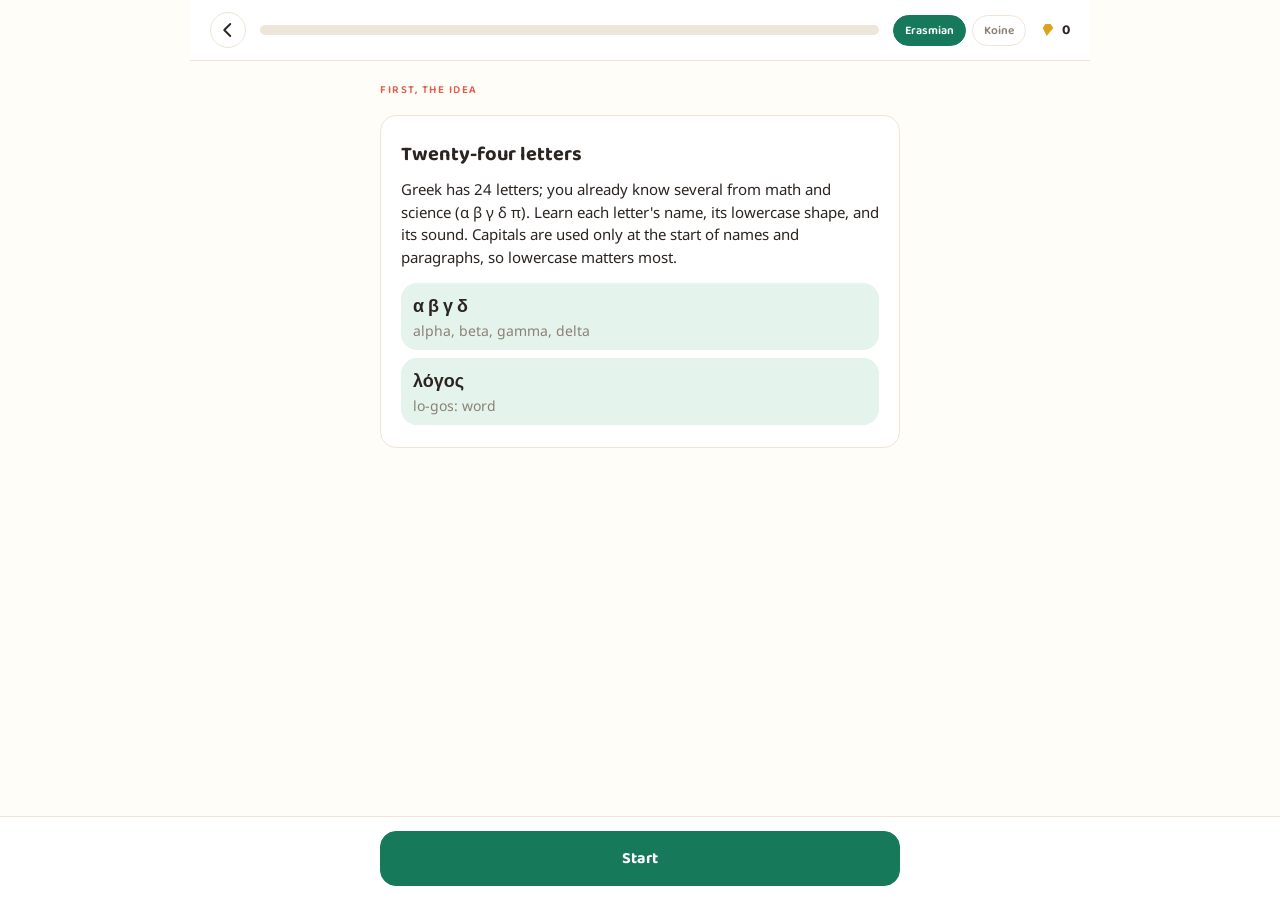
==== alphabet.html @ 0ee5bb33 "Add due verses to the daily review chain and spoken pronunciation Daily chain: the path's Review but" ====
<!doctype html>
<html lang="en">
<head>
<meta charset="utf-8">
<meta name="viewport" content="width=device-width, initial-scale=1, viewport-fit=cover">
<title>Rhema — Alphabet</title>
<meta name="theme-color" content="#16795A">
<link rel="manifest" href="manifest.json">
<link rel="icon" href="icons/icon.svg" type="image/svg+xml">
<link rel="apple-touch-icon" href="icons/apple-touch-icon.png">
<meta name="apple-mobile-web-app-capable" content="yes">
<meta name="apple-mobile-web-app-status-bar-style" content="default">
<meta name="apple-mobile-web-app-title" content="Rhema">
<link rel="preconnect" href="https://fonts.googleapis.com">
<link rel="stylesheet" href="https://fonts.googleapis.com/css2?family=Baloo+2:wght@600;700;800&family=EB+Garamond:wght@500;600;700&family=Space+Grotesk:wght@500;600;700&family=Noto+Sans:wght@400;500;600;700&family=Noto+Serif:wght@400;600;700&display=swap">
<link rel="stylesheet" href="css/base.css">
<link rel="stylesheet" href="css/theme-classic.css">
<link rel="stylesheet" href="css/theme-lexis.css">
<link rel="stylesheet" href="css/theme-nous.css">
</head>
<body>

<div class="app-shell">

  <div class="drill-top">
    <button class="icon-btn" id="backBtn" type="button" aria-label="Back to path">
      <svg viewBox="0 0 24 24"><path d="M15 4l-8 8 8 8" fill="none" stroke="currentColor" stroke-width="2.5" stroke-linecap="round" stroke-linejoin="round"/></svg>
    </button>
    <div class="progress" aria-label="Lesson progress"><div class="progress-fill" id="progressFill"></div></div>
    <div class="pill-group" id="schemeToggle" title="Pronunciation scheme">
      <button class="pill" type="button" data-scheme="erasmian">Erasmian</button>
      <button class="pill" type="button" data-scheme="koine">Koine</button>
    </div>
    <div class="stat gold">
      <svg class="stat-icon" viewBox="0 0 24 24"><path d="M4 9l4-6h8l4 6-10 12L4 9z" fill="currentColor"/></svg>
      <span id="xpStat">0</span>
    </div>
  </div>

  <div class="drill-body" id="body">
    <p style="color:var(--muted);font-size:13px">Loading…</p>
  </div>

  <div class="drill-footer" id="footer" hidden>
    <button class="btn" id="continueBtn" type="button">Continue</button>
  </div>

</div>

<script type="module">
  /*
    Alphabet lesson screen (Book I, lessons 1–4). Logic: js/alphabet.js.
    View: js/session-view.js. Pronunciation scheme is the learner's
    settings.pronunciation (README § Curriculum: a user setting), switchable here.
  */
  import { initTheme } from './js/theme.js';
  import { initPwa } from './js/pwa.js';
  import { loadLesson, loadLexicon, loadAlphabet, loadParadigms, loadBook } from './js/data.js';
  import { getProgress, getSettings, setSettings, addXp, recordActivity, markLessonCompleted } from './js/storage.js';
  import { buildAlphabetSession, gradeAlphabet, requeueAlphabet, transliterate, hasSubscript, syllabify, stripMarks } from './js/alphabet.js';
  import { SessionView, escapeHtml, speakerHtml } from './js/session-view.js';
  import { initSpeech, autoSpeak } from './js/speech.js';

  initTheme();
  initPwa();
  initSpeech();
  const view = new SessionView();
  const xpStat = document.getElementById('xpStat');
  xpStat.textContent = getProgress().xp;
  document.getElementById('backBtn').addEventListener('click', () => { location.href = 'index.html'; });

  const lessonId = new URLSearchParams(location.search).get('lesson') || 'u01-alphabet-1';
  const state = { lesson: null, alphabet: null, lexicon: null, scheme: getSettings().pronunciation || 'erasmian',
                  steps: [], index: 0, answered: 0, correctFirstTry: 0, xpEarned: 0, missed: [] };

  // pronunciation toggle (persists to settings; rebuilds nothing mid-session, just re-renders the current card)
  document.querySelectorAll('#schemeToggle .pill').forEach((btn) => btn.addEventListener('click', () => {
    state.scheme = btn.dataset.scheme;
    setSettings({ pronunciation: state.scheme });
    refreshScheme();
    if (state.steps.length && state.steps[state.index] && state.steps[state.index].kind.startsWith('intro')) renderStep();
  }));
  function refreshScheme() {
    document.querySelectorAll('#schemeToggle .pill').forEach((b) => b.classList.toggle('active', b.dataset.scheme === state.scheme));
  }
  refreshScheme();

  main().catch((err) => { console.error(err); view.renderError(`Could not load this lesson: ${err.message}. Run from a local server (see README).`); });

  async function main() {
    const [{ lesson }, alphabet, lexicon] = await Promise.all([loadLesson(lessonId), loadAlphabet(), loadLexicon()]);
    if (!lesson.alphabet) throw new Error(`${lessonId} is not an alphabet lesson`);
    state.lesson = lesson; state.alphabet = alphabet; state.lexicon = lexicon;
    document.title = `Rhema — ${lesson.sub}`;

    // word pools for lessons 3–4: real words from the paradigms (iota subscripts) and John 1 (accents incl. graves)
    const extra = {};
    const sections = lesson.alphabet.sections || [];
    if (sections.includes('diphthongs') || sections.includes('accents')) {
      const [paradigms, john] = await Promise.all([loadParadigms(), loadBook('john')]);
      const forms = [...new Set(paradigms.paradigms.flatMap((p) => p.cells.map((c) => c.form)))].filter((f) => !f.includes('('));
      extra.subscriptWords = forms.filter(hasSubscript);
      // whole words only: drop elided forms (ἐπ’, δι’), names, and one-letter words
      const johnWords = [...new Set(Object.values(john.chapters['1']).flatMap((v) => v.words
        .filter((w) => !/[’'ʼ]/.test(w.t))
        .map((w) => w.t.replace(/[^\p{L}]/gu, ''))))]
        .filter((w) => w.length >= 2 && !/^\p{Lu}/u.test(w));
      extra.plainWords = johnWords.filter((w) => /^[Ͱ-Ͽἀ-῿]+$/.test(w));
      extra.accentWords = extra.plainWords.filter((w) => w.length >= 3);
    }
    state.steps = buildAlphabetSession({ lesson, alphabet, lexicon, scheme: state.scheme, extra });
    renderStep();
  }

  // ------------------------------------------------------------------ steps

  function renderStep() {
    view.setProgress(state.index / Math.max(state.steps.length, 1));
    const step = state.steps[state.index];
    if (!step) { renderSummary(); return; }
    const next = () => { state.index++; renderStep(); };
    const s = state.scheme;
    const A = state.alphabet;
    switch (step.kind) {
      case 'rule':
        return view.renderIntro({ kicker: 'First, the idea', html: ruleCard(step.rule), buttonLabel: 'Start' }, next);
      case 'intro-letter': {
        const l = step.letter;
        return view.renderIntro({ kicker: 'New letter', html: `
          <div class="card prompt">
            <div class="letter-pair"><span class="upper">${l.upper}</span><span class="lower">${l.lower}</span></div>
            <div class="letter-name">${escapeHtml(l.name)}</div>
            <div class="letter-facts">
              <div><span class="k">Sounds like</span>${escapeHtml(l[s])}</div>
              <div><span class="k">Written</span>${escapeHtml(l.translit)}</div>
              ${step.example ? `<div><span class="k">Example</span><span class="greek" style="font-family:var(--font-display);font-weight:700">${escapeHtml(step.example.lemma)}</span> — ${escapeHtml(step.example.gloss)}${speakerHtml(step.example.lemma, { small: true })}</div>` : ''}
            </div>
          </div>`, note: 'Say the name and the sound out loud, then continue.' }, next);
      }
      case 'intro-vowels':
        return view.renderIntro({ kicker: 'Vowels', html: `<div class="card">
          <div class="rule-title">Seven vowels</div>
          <table class="ref-table">
            <tr><td class="gr">${step.vowels.short.join(' ')}</td><td>always short</td></tr>
            <tr><td class="gr">${step.vowels.long.join(' ')}</td><td>always long</td></tr>
            <tr><td class="gr">${step.vowels.either.join(' ')}</td><td>short or long</td></tr>
          </table>
          <p class="rule-body">${escapeHtml(step.vowels.note)}</p></div>` }, next);
      case 'intro-diphthong': {
        const d = step.d;
        return view.renderIntro({ kicker: 'Diphthong', html: `<div class="card prompt">
          <div class="prompt-row"><div class="prompt-main letter">${escapeHtml(d.text)}</div>${speakerHtml(d.example.split(' ')[0])}</div>
          <div class="letter-facts" style="margin-top:16px">
            <div><span class="k">Sounds like</span>${escapeHtml(d[s])}</div>
            <div><span class="k">Example</span>${escapeHtml(d.example)}</div>
          </div></div>` }, next);
      }
      case 'intro-subscript':
        return view.renderIntro({ kicker: 'Iota subscript', html: `<div class="card prompt">
          <div class="prompt-main letter">${step.s.forms.join(' ')}</div>
          <p class="rule-body" style="text-align:left">${escapeHtml(step.s.note)}</p>
          <div class="rule-example" style="text-align:left"><span class="gr">${escapeHtml(step.s.example.split(' — ')[0])}</span><span class="en">${escapeHtml(step.s.example.split(' — ')[1] || '')}</span></div>
          </div>` }, next);
      case 'intro-breathing':
        return view.renderIntro({ kicker: 'Breathing mark', html: `<div class="card prompt">
          <div class="prompt-main letter">${escapeHtml(step.b.example)}</div>
          <div class="letter-name">${escapeHtml(step.b.mark)}</div>
          <p class="rule-body">${escapeHtml(step.b.rule)}</p></div>` }, next);
      case 'intro-accents':
        return view.renderIntro({ kicker: 'Accents', html: `<div class="card">
          <div class="rule-title">Three marks, one job</div>
          <table class="ref-table">${step.accents.map((a) => `<tr><td class="gr">${escapeHtml(a.example)}</td><td><b>${escapeHtml(a.mark)}</b>${a.note ? `<br><span style="color:var(--muted)">${escapeHtml(a.note)}</span>` : ''}</td></tr>`).join('')}</table>
          <p class="rule-body">${escapeHtml(step.rule)}</p></div>` }, next);
      case 'intro-punctuation':
        return view.renderIntro({ kicker: 'Punctuation', html: `<div class="card">
          <div class="rule-title">Four marks</div>
          <table class="ref-table">${step.punctuation.map((p) => `<tr><td class="gr">${escapeHtml(p.mark)}</td><td>${escapeHtml(p.meaning)}</td></tr>`).join('')}</table></div>` }, next);
      case 'intro-syllables':
        return view.renderIntro({ kicker: 'Syllables', html: `<div class="card">
          <div class="rule-title">Count the vowels</div>
          <p class="rule-body">${escapeHtml(step.text)}</p>
          <div class="rule-examples">${['λόγος', 'ἄνθρωπος', 'εὐαγγέλιον'].map((w) => `<div class="rule-example"><span class="gr">${syllabify(w).map((x) => (x.stressed ? `<span class="stress">${escapeHtml(x.text)}</span>` : escapeHtml(x.text))).join('-')}</span><span class="en">${syllabify(w).length} syllables · stress the underlined one</span></div>`).join('')}</div></div>` }, next);
      default:
        return renderQuestion(step);
    }
  }

  function ruleCard(rule) {
    return `<div class="card">
      <div class="rule-title">${escapeHtml(rule.title)}</div>
      <p class="rule-body">${escapeHtml(rule.body)}</p>
      ${rule.examples && rule.examples.length ? `<div class="rule-examples">${rule.examples.map((e) => `<div class="rule-example"><span class="gr">${escapeHtml(e.gr)}</span><span class="en">${escapeHtml(e.en)}</span></div>`).join('')}</div>` : ''}
    </div>`;
  }

  function kickerFor(step) {
    const base = step.attempt > 1 ? 'Try again' : 'Practice';
    const label = {
      'name-mc': 'name the letter', 'letter-mc': 'find the letter', 'sound-mc': 'the sound', 'translit-type': 'write it in English letters',
      'read-word': 'read the word', 'diphthong-sound-mc': 'diphthong', 'breathing-mc': 'breathing', 'subscript-mc': 'iota subscript',
      'accent-mc': 'accent', 'syllable-count-mc': 'syllables', 'stress-mc': 'stress', 'punctuation-mc': 'punctuation',
    }[step.format] || '';
    return `${base} · ${label}`;
  }

  function renderQuestion(step) {
    const spec = { kicker: kickerFor(step), hint: step.hint || '' };
    if (step.format === 'read-word') {
      spec.prompt = step.word; spec.hint = 'Read it aloud, then type what you said in English letters'; spec.speak = step.word;
      spec.typed = { placeholder: 'e.g. logos' };
    } else if (step.typed) {
      spec.promptHtml = `<div class="prompt-main letter">${escapeHtml(step.prompt)}</div>`;
      spec.typed = step.typed;
    } else {
      if (step.promptLetter) spec.promptHtml = `<div class="prompt-main letter">${escapeHtml(step.prompt)}</div>`;
      else { spec.prompt = step.prompt; spec.promptGreek = step.promptGreek !== false; }
      spec.options = step.options;
    }
    view.renderQuestion(spec, (input) => answer(step, input));
  }

  function answer(step, input) {
    const ok = gradeAlphabet(step, input, state.alphabet);
    view.markAnswer({ correctId: step.answerId || null, chosenId: step.options ? input : null, ok });
    const xp = (!ok || step.attempt > 1) ? 0 : (step.typed || step.format === 'read-word' ? 5 : 2);
    if (xp) { state.xpEarned += xp; xpStat.textContent = addXp(xp).xp; }
    state.answered++;
    if (ok && step.attempt === 1) state.correctFirstTry++;
    if (!ok) { state.missed.push(step); requeueAlphabet(state.steps, state.index, step); }

    let answerText = step.answer || '';
    let reason = step.reason || '';
    if (step.format === 'read-word') {
      const w = state.lexicon.items.find((i) => stripMarks(i.lemma) === stripMarks(step.word));
      answerText = `${step.word} = ${transliterate(step.word, state.alphabet)}`;
      reason = `${syllabify(step.word).map((x) => x.text).join('-')}${w ? ` · ${w.gloss}` : ''}`;
    }
    view.showFeedback({ ok, headline: ok ? 'Correct' : 'Not quite', answer: answerText, reason, xp }, () => { state.index++; renderStep(); });
  }

  function renderSummary() {
    const retries = state.steps.filter((s) => s.kind === 'question' && s.attempt > 1).length;
    const accuracy = Math.round((state.correctFirstTry / Math.max(state.answered - retries, 1)) * 100);
    if (state.answered > 0) { recordActivity(); markLessonCompleted(state.lesson.id); }
    const progress = getProgress();
    const missed = [...new Map(state.missed.map((s) => [s.answer || s.word, s])).values()];
    view.renderSummary({
      kicker: 'Lesson complete',
      html: `<div class="card">
        <div class="rule-title">${escapeHtml(state.lesson.sub)}</div>
        <div class="summary-stats">
          <div class="summary-stat"><b>${state.answered - retries}</b><span>questions</span></div>
          <div class="summary-stat"><b>${accuracy}%</b><span>first try</span></div>
          <div class="summary-stat"><b>+${state.xpEarned}</b><span>xp</span></div>
        </div>
        <p class="rule-body" style="color:var(--muted);font-size:13px">Streak: ${progress.streak} day${progress.streak === 1 ? '' : 's'}. Letters come back inside every word you will ever read, so the path moves on; redo this lesson any time from the path.</p>
        ${missed.length ? `<div class="summary-list"><div style="font-size:12px;text-transform:uppercase;letter-spacing:.8px;color:var(--muted)">Worth another look</div>` +
          missed.map((m) => `<div>${escapeHtml(m.answer || m.word)}</div>`).join('') + `</div>` : ''}
      </div>`,
    }, () => { location.href = 'index.html'; });
  }
</script>

</body>
</html>
---- css/base.css ----
/*
  base.css — shared, theme-independent layout and reset.
  No colors or fonts are hardcoded here: every visual value comes from
  CSS custom properties defined per-theme in css/theme-*.css and applied
  via [data-theme]/[data-mode] on <html> (see js/theme.js). This file
  only exists once; theme files never redefine layout, only tokens.
*/

* {
  box-sizing: border-box;
}

html, body {
  margin: 0;
  padding: 0;
  height: 100%;
}

body {
  background: var(--bg);
  color: var(--ink);
  font-family: var(--font-body);
  -webkit-font-smoothing: antialiased;
  transition: background 0.15s ease, color 0.15s ease;
}

img, svg {
  display: block;
}

button {
  font: inherit;
  cursor: pointer;
}

/* ---------- App shell ---------- */

.app-shell {
  max-width: 480px;
  margin: 0 auto;
  min-height: 100vh;
  display: flex;
  flex-direction: column;
  background: var(--bg);
}

@media (min-width: 900px) {
  .app-shell {
    max-width: 900px;
  }
}

/* ---------- Top bar ---------- */

.topbar {
  flex-shrink: 0;
  display: flex;
  align-items: center;
  justify-content: space-between;
  padding: 16px 20px;
  border-bottom: 1px solid var(--border);
  background: var(--surface);
}

.app-name {
  font-family: var(--font-display);
  font-weight: 700;
  font-size: 18px;
  letter-spacing: 0.5px;
  color: var(--primary);
}

.stat-group {
  display: flex;
  align-items: center;
  gap: 18px;
}

.stat {
  display: flex;
  align-items: center;
  gap: 6px;
  font-family: var(--font-display);
  font-weight: 700;
  font-size: 14px;
}

.stat-icon {
  width: 16px;
  height: 16px;
  flex-shrink: 0;
}

.stat.gold .stat-icon { color: var(--gold); }
.stat.accent .stat-icon { color: var(--accent); }
.stat.primary .stat-icon { color: var(--primary); }

/* ---------- Theme switcher panel (demo control, not a real Settings screen) ---------- */

.theme-panel {
  flex-shrink: 0;
  padding: 12px 20px;
  background: var(--surface);
  border-bottom: 1px solid var(--border);
  display: flex;
  flex-wrap: wrap;
  align-items: center;
  gap: 10px 18px;
}

.theme-panel-label {
  font-family: var(--font-display);
  font-weight: 600;
  font-size: 11px;
  letter-spacing: 1px;
  text-transform: uppercase;
  color: var(--muted);
  margin-right: 4px;
}

.theme-option-group {
  display: flex;
  gap: 6px;
}

.theme-option {
  padding: 7px 14px;
  border-radius: 20px;
  border: 1.5px solid var(--border);
  background: transparent;
  color: var(--muted);
  font-family: var(--font-display);
  font-weight: 600;
  font-size: 12.5px;
  transition: all 0.12s ease;
}

.theme-option.active {
  background: var(--primary);
  border-color: var(--primary);
  color: #fff;
}

.mode-toggle {
  padding: 7px 14px;
  border-radius: 20px;
  border: 1.5px solid var(--border);
  background: transparent;
  color: var(--ink);
  font-family: var(--font-display);
  font-weight: 600;
  font-size: 12.5px;
  display: flex;
  align-items: center;
  gap: 6px;
}

/* ---------- Unit header ---------- */

.unit-header {
  padding: 22px 20px 6px;
}

.unit-header-row {
  display: flex;
  align-items: flex-start;
  justify-content: space-between;
  gap: 12px;
}

.unit-sub {
  font-size: 13px;
  color: var(--muted);
  margin-top: 2px;
}

.unit-nav {
  display: flex;
  gap: 6px;
  flex-shrink: 0;
  margin-top: 4px;
}

.unit-nav-btn {
  width: 36px;
  height: 36px;
  border-radius: var(--radius-lg, 14px);
  border: 1.5px solid var(--border);
  background: var(--surface);
  color: var(--ink);
  font-family: var(--font-display);
  font-size: 20px;
  line-height: 1;
  display: flex;
  align-items: center;
  justify-content: center;
}

.unit-nav-btn:disabled {
  opacity: 0.35;
  cursor: default;
}

.unit-kicker {
  font-family: var(--font-display);
  font-weight: 600;
  font-size: 11px;
  letter-spacing: 1.5px;
  text-transform: uppercase;
  color: var(--accent);
}

.unit-title {
  font-family: var(--font-display);
  font-weight: 700;
  font-size: 22px;
  color: var(--ink);
  margin-top: 4px;
}

/* ---------- Lesson path ---------- */

.lesson-path {
  flex: 1;
  overflow-y: auto;
  padding: 20px 20px 100px;
  display: flex;
  flex-direction: column;
  gap: 14px;
}

@media (min-width: 900px) {
  .lesson-path {
    display: grid;
    grid-template-columns: repeat(3, minmax(0, 1fr));
    gap: 16px;
    align-content: start;
  }
}

.lesson-node {
  display: flex;
  align-items: center;
  gap: 16px;
  padding: 14px 16px;
  border-radius: var(--radius-lg, 14px);
  background: var(--surface);
  border: 1px solid var(--border);
  text-align: left;
}

@media (min-width: 900px) {
  .lesson-node {
    flex-direction: column;
    align-items: flex-start;
    gap: 10px;
  }
}

.lesson-node[data-state="locked"] {
  opacity: 0.55;
}

.node-dot {
  flex-shrink: 0;
  width: 48px;
  height: 48px;
  border-radius: 50%;
  display: flex;
  align-items: center;
  justify-content: center;
  color: #fff;
}

.node-dot svg {
  width: 22px;
  height: 22px;
}

.lesson-node[data-state="complete"] .node-dot { background: var(--gold); }
.lesson-node[data-state="active"] .node-dot { background: var(--accent); }
.lesson-node[data-state="locked"] .node-dot { background: var(--muted); }

.node-text {
  display: flex;
  flex-direction: column;
  gap: 2px;
  min-width: 0;
}

.node-label {
  font-family: var(--font-display);
  font-weight: 700;
  font-size: 16px;
  color: var(--ink);
}

.node-sub {
  font-size: 12.5px;
  color: var(--muted);
}

.node-status {
  margin-left: auto;
  font-family: var(--font-display);
  font-weight: 600;
  font-size: 10.5px;
  letter-spacing: 0.8px;
  text-transform: uppercase;
  color: var(--muted);
  flex-shrink: 0;
}

@media (min-width: 900px) {
  .node-status { margin-left: 0; }
}

.lesson-node[data-state="complete"] .node-status { color: var(--gold-dark); }
.lesson-node[data-state="active"] .node-status { color: var(--accent-dark); }

/* ---------- Bottom nav ---------- */

.bottom-nav {
  flex-shrink: 0;
  display: flex;
  border-top: 1px solid var(--border);
  background: var(--surface);
  padding: 8px 0 max(8px, env(safe-area-inset-bottom));
}

.nav-item {
  flex: 1;
  display: flex;
  flex-direction: column;
  align-items: center;
  gap: 3px;
  padding: 6px 0;
  color: var(--muted);
  background: none;
  border: none;
}

.nav-item svg {
  width: 20px;
  height: 20px;
}

.nav-item.active {
  color: var(--primary);
}

.nav-item-label {
  font-family: var(--font-display);
  font-weight: 600;
  font-size: 10.5px;
}

/* ---------- Due-review banner (lesson path) ---------- */

.install-banner + .due-banner {
  margin-top: 10px;
}

.due-banner {
  margin: 0 20px;
  padding: 12px 14px;
  border-radius: var(--radius-lg, 14px);
  background: var(--primary-tint);
  border: 1px solid var(--border);
  display: flex;
  align-items: center;
  justify-content: space-between;
  gap: 12px;
  font-size: 13.5px;
  color: var(--ink);
}

.due-banner[hidden] {
  display: none;
}

.due-banner strong {
  font-family: var(--font-display);
  color: var(--primary);
}

.btn {
  padding: 9px 16px;
  border-radius: var(--radius-lg, 14px);
  border: 1.5px solid var(--primary);
  background: var(--primary);
  color: #fff;
  font-family: var(--font-display);
  font-weight: 700;
  font-size: 14px;
  white-space: nowrap;
}

.btn.secondary {
  background: transparent;
  color: var(--primary);
}

.btn:disabled {
  opacity: 0.45;
  cursor: default;
}

.lesson-node.linked {
  cursor: pointer;
}

/* ---------- Drill screen ---------- */

.drill-top {
  flex-shrink: 0;
  display: flex;
  align-items: center;
  gap: 14px;
  padding: 12px 20px;
  border-bottom: 1px solid var(--border);
  background: var(--surface);
}

.icon-btn {
  width: 36px;
  height: 36px;
  border-radius: 50%;
  border: 1.5px solid var(--border);
  background: transparent;
  color: var(--ink);
  display: flex;
  align-items: center;
  justify-content: center;
  flex-shrink: 0;
}

.icon-btn svg {
  width: 18px;
  height: 18px;
}

.progress {
  flex: 1;
  height: 10px;
  border-radius: 5px;
  background: var(--border);
  overflow: hidden;
}

.progress-fill {
  height: 100%;
  width: 0;
  background: var(--primary);
  border-radius: 5px;
  transition: width 0.25s ease;
}

.drill-body {
  flex: 1;
  overflow-y: auto;
  padding: 20px 20px 120px;
  display: flex;
  flex-direction: column;
  gap: 16px;
  max-width: 560px;
  width: 100%;
  margin: 0 auto;
}

.drill-kicker {
  font-family: var(--font-display);
  font-weight: 600;
  font-size: 11px;
  letter-spacing: 1.5px;
  text-transform: uppercase;
  color: var(--accent);
}

.card {
  background: var(--surface);
  border: 1px solid var(--border);
  border-radius: var(--radius-lg, 14px);
  padding: 22px 20px;
}

.prompt {
  text-align: center;
}

.prompt-main {
  font-family: var(--font-display);
  font-weight: 700;
  font-size: 40px;
  line-height: 1.15;
  color: var(--ink);
  word-break: break-word;
}

.prompt-main.english {
  font-size: 26px;
}

.prompt-hint {
  margin-top: 8px;
  font-size: 13px;
  color: var(--muted);
}

.intro-citation {
  font-family: var(--font-display);
  font-size: 18px;
  color: var(--muted);
  margin-top: 4px;
}

.intro-gloss {
  font-size: 22px;
  color: var(--ink);
  margin-top: 14px;
}

.intro-meta {
  margin-top: 10px;
  font-size: 13px;
  color: var(--muted);
}

.options {
  display: grid;
  gap: 10px;
}

.option {
  text-align: left;
  padding: 14px 16px;
  border-radius: var(--radius-lg, 14px);
  border: 1.5px solid var(--border);
  background: var(--surface);
  color: var(--ink);
  font-size: 17px;
  line-height: 1.3;
  display: flex;
  align-items: center;
  gap: 12px;
}

.option .key {
  flex-shrink: 0;
  width: 24px;
  height: 24px;
  border-radius: 6px;
  border: 1px solid var(--border);
  font-family: var(--font-display);
  font-size: 12px;
  font-weight: 700;
  display: flex;
  align-items: center;
  justify-content: center;
  color: var(--muted);
}

.option.greek {
  font-family: var(--font-display);
  font-weight: 700;
  font-size: 22px;
}

.option:not(:disabled):hover {
  border-color: var(--primary);
}

.option.correct {
  border-color: var(--ok);
  background: var(--ok-tint);
}

.option.wrong {
  border-color: var(--bad);
  background: var(--bad-tint);
}

.option:disabled {
  cursor: default;
}

.type-row {
  display: flex;
  gap: 10px;
}

.type-input {
  flex: 1;
  min-width: 0;
  padding: 14px 16px;
  border-radius: var(--radius-lg, 14px);
  border: 1.5px solid var(--border);
  background: var(--surface);
  color: var(--ink);
  font: inherit;
  font-size: 20px;
}

.type-input.greek {
  font-family: var(--font-display);
  font-weight: 700;
  font-size: 24px;
}

.type-input:focus {
  outline: none;
  border-color: var(--primary);
}

.kbd {
  display: grid;
  grid-template-columns: repeat(7, minmax(0, 1fr));
  gap: 6px;
}

.kbd button {
  padding: 10px 0;
  border-radius: 8px;
  border: 1px solid var(--border);
  background: var(--surface);
  color: var(--ink);
  font-family: var(--font-display);
  font-size: 18px;
  font-weight: 600;
}

.kbd button.wide {
  grid-column: span 2;
  font-size: 14px;
}

.feedback {
  border-radius: var(--radius-lg, 14px);
  padding: 16px 18px;
  border: 1.5px solid var(--ok);
  background: var(--ok-tint);
  display: none;
}

.feedback.show {
  display: block;
}

.feedback.bad {
  border-color: var(--bad);
  background: var(--bad-tint);
}

.feedback-headline {
  font-family: var(--font-display);
  font-weight: 700;
  font-size: 15px;
  color: var(--ok);
}

.feedback.bad .feedback-headline {
  color: var(--bad);
}

.feedback-answer {
  margin-top: 6px;
  font-size: 18px;
  color: var(--ink);
}

.feedback-reason {
  margin-top: 6px;
  font-size: 13px;
  color: var(--muted);
}

.drill-footer {
  position: fixed;
  left: 0;
  right: 0;
  bottom: 0;
  padding: 14px 20px max(14px, env(safe-area-inset-bottom));
  background: var(--surface);
  border-top: 1px solid var(--border);
  display: flex;
  justify-content: center;
}

.drill-footer[hidden] {
  display: none;
}

.drill-footer .btn {
  width: 100%;
  max-width: 520px;
  padding: 14px 16px;
  font-size: 16px;
}

.summary-stats {
  display: grid;
  grid-template-columns: repeat(3, minmax(0, 1fr));
  gap: 10px;
  margin-top: 14px;
}

.summary-stat {
  text-align: center;
  padding: 12px 6px;
  border-radius: var(--radius-lg, 14px);
  border: 1px solid var(--border);
}

.summary-stat b {
  display: block;
  font-family: var(--font-display);
  font-size: 22px;
  color: var(--primary);
}

.summary-stat span {
  font-size: 11.5px;
  color: var(--muted);
  text-transform: uppercase;
  letter-spacing: 0.8px;
}

.summary-list {
  margin-top: 14px;
  font-size: 14px;
  color: var(--ink);
  display: grid;
  gap: 6px;
}

.summary-list .greek {
  font-family: var(--font-display);
  font-weight: 700;
}

/* ---------- Shared session bits ---------- */

.session-note {
  font-size: 13px;
  color: var(--muted);
  text-align: center;
  margin: 0;
}

.prompt-main.letter {
  font-size: 72px;
  line-height: 1;
}

.prompt-main .stress {
  color: var(--primary);
  text-decoration: underline;
  text-decoration-thickness: 3px;
  text-underline-offset: 6px;
}

.letter-pair {
  display: flex;
  justify-content: center;
  align-items: baseline;
  gap: 24px;
  font-family: var(--font-display);
  font-weight: 700;
  font-size: 84px;
  line-height: 1;
  color: var(--ink);
}

.letter-pair .lower {
  color: var(--primary);
}

.letter-name {
  margin-top: 14px;
  font-family: var(--font-display);
  font-weight: 700;
  font-size: 24px;
  color: var(--ink);
}

.letter-facts {
  margin-top: 10px;
  display: grid;
  gap: 6px;
  font-size: 15px;
  color: var(--ink);
}

.letter-facts .k {
  font-family: var(--font-display);
  font-weight: 600;
  font-size: 11px;
  letter-spacing: 1px;
  text-transform: uppercase;
  color: var(--muted);
  margin-right: 6px;
}

.rule-title {
  font-family: var(--font-display);
  font-weight: 700;
  font-size: 20px;
  color: var(--ink);
}

.rule-body {
  margin-top: 8px;
  font-size: 15px;
  line-height: 1.5;
  color: var(--ink);
}

.rule-examples {
  margin-top: 12px;
  display: grid;
  gap: 8px;
}

.rule-example {
  padding: 10px 12px;
  border-radius: var(--radius-lg, 14px);
  background: var(--primary-tint);
  font-size: 14px;
}

.rule-example .gr {
  font-family: var(--font-display);
  font-weight: 700;
  font-size: 18px;
  color: var(--ink);
  display: block;
}

.rule-example .en {
  color: var(--muted);
}

.ref-table {
  width: 100%;
  border-collapse: collapse;
  font-size: 14px;
  margin-top: 10px;
}

.ref-table td {
  padding: 8px 6px;
  border-top: 1px solid var(--border);
  vertical-align: top;
}

.ref-table td.gr {
  font-family: var(--font-display);
  font-weight: 700;
  font-size: 22px;
  color: var(--primary);
  white-space: nowrap;
  width: 1%;
}

.pill-group {
  display: inline-flex;
  gap: 6px;
}

.pill {
  padding: 5px 11px;
  border-radius: 20px;
  border: 1.5px solid var(--border);
  background: transparent;
  color: var(--muted);
  font-family: var(--font-display);
  font-weight: 600;
  font-size: 12px;
}

.pill.active {
  background: var(--primary);
  border-color: var(--primary);
  color: #fff;
}

/* ---------- Read & Translate ---------- */

.verse {
  font-family: var(--font-display);
  font-weight: 600;
  font-size: 26px;
  line-height: 1.7;
  color: var(--ink);
}

.verse .w {
  cursor: pointer;
  border-radius: 6px;
  padding: 0 2px;
}

.verse .w.unknown {
  text-decoration: underline dotted;
  text-decoration-color: var(--accent);
  text-decoration-thickness: 2px;
  text-underline-offset: 6px;
}

.verse .w.active {
  background: var(--primary-tint);
  color: var(--primary);
}

.verse .punct {
  color: var(--muted);
}

.verse-meta {
  margin-top: 12px;
  display: flex;
  justify-content: space-between;
  gap: 10px;
  flex-wrap: wrap;
  font-size: 12.5px;
  color: var(--muted);
}

.verse-meta .legend .w {
  font-family: var(--font-body);
  cursor: default;
}

.gloss-panel {
  border: 1.5px solid var(--primary);
  background: var(--primary-tint);
  border-radius: var(--radius-lg, 14px);
  padding: 14px 16px;
}

.gloss-panel[hidden] {
  display: none;
}

.gloss-head {
  display: flex;
  align-items: baseline;
  justify-content: space-between;
  gap: 10px;
}

.gloss-form {
  font-family: var(--font-display);
  font-weight: 700;
  font-size: 24px;
  color: var(--ink);
}

.gloss-pos {
  font-family: var(--font-display);
  font-weight: 600;
  font-size: 11px;
  letter-spacing: 1px;
  text-transform: uppercase;
  color: var(--primary);
}

.gloss-parse {
  margin-top: 4px;
  font-size: 13px;
  color: var(--muted);
}

.gloss-lemma {
  margin-top: 10px;
  font-size: 15px;
  color: var(--ink);
}

.gloss-lemma .k {
  font-size: 11px;
  text-transform: uppercase;
  letter-spacing: 1px;
  color: var(--muted);
}

.gloss-status {
  margin-top: 6px;
  font-size: 12px;
  color: var(--muted);
}

.tr-head {
  display: flex;
  justify-content: flex-end;
}

.tr-text {
  margin-top: 12px;
  font-size: 18px;
  line-height: 1.55;
  color: var(--ink);
}

.rate {
  margin-top: 4px;
}

.rate-label {
  font-family: var(--font-display);
  font-weight: 600;
  font-size: 13px;
  color: var(--muted);
  text-align: center;
  margin-bottom: 10px;
}

.rate-buttons {
  display: grid;
  grid-template-columns: repeat(3, minmax(0, 1fr));
  gap: 10px;
}

.rate-btn {
  padding: 14px 8px;
  border-radius: var(--radius-lg, 14px);
  border: 1.5px solid var(--border);
  background: var(--surface);
  color: var(--ink);
  font-family: var(--font-display);
  font-weight: 700;
  font-size: 14px;
}

.rate-btn.miss { border-color: var(--bad); color: var(--bad); }
.rate-btn.close { border-color: var(--gold); color: var(--gold-dark); }
.rate-btn.nailed { border-color: var(--ok); color: var(--ok); }

/* ---------- Settings ---------- */

.settings-body {
  flex: 1;
  overflow-y: auto;
  padding: 20px 20px 110px;
  display: flex;
  flex-direction: column;
  gap: 16px;
  max-width: 560px;
  width: 100%;
  margin: 0 auto;
}

.settings-section {
  background: var(--surface);
  border: 1px solid var(--border);
  border-radius: var(--radius-lg, 14px);
  padding: 16px 18px;
}

.settings-title {
  font-family: var(--font-display);
  font-weight: 700;
  font-size: 12px;
  letter-spacing: 1.2px;
  text-transform: uppercase;
  color: var(--muted);
  margin-bottom: 10px;
}

.settings-row {
  display: flex;
  align-items: center;
  justify-content: space-between;
  gap: 12px;
  padding: 10px 0;
  border-top: 1px solid var(--border);
}

.settings-row:first-of-type {
  border-top: 0;
}

.settings-label {
  font-size: 15px;
  color: var(--ink);
}

.settings-help {
  font-size: 12.5px;
  color: var(--muted);
  margin-top: 2px;
}

.theme-option-group.wrap {
  flex-wrap: wrap;
  justify-content: flex-end;
}

.stat-grid {
  display: grid;
  grid-template-columns: repeat(3, minmax(0, 1fr));
  gap: 10px;
}

.about {
  font-size: 13px;
  line-height: 1.5;
  color: var(--muted);
}

.about b {
  color: var(--ink);
}

.danger {
  border-color: var(--bad);
  color: var(--bad);
  background: transparent;
}

.install-banner {
  margin: 0 20px;
  padding: 12px 14px;
  border-radius: var(--radius-lg, 14px);
  background: var(--surface);
  border: 1px solid var(--border);
  display: flex;
  align-items: center;
  justify-content: space-between;
  gap: 12px;
  font-size: 13.5px;
  color: var(--ink);
}

.install-banner[hidden] {
  display: none;
}

.hidden-input {
  display: none;
}

/* ---------- Paradigm tables (grammar screen) ---------- */

.paradigm-wrap {
  overflow-x: auto;
  margin-top: 10px;
}

.paradigm {
  border-collapse: collapse;
  width: 100%;
  font-size: 14px;
}

.paradigm th {
  font-family: var(--font-display);
  font-weight: 600;
  font-size: 11px;
  letter-spacing: 0.8px;
  text-transform: uppercase;
  color: var(--muted);
  text-align: left;
  padding: 6px 8px;
  white-space: nowrap;
}

.paradigm thead th {
  text-align: center;
  border-bottom: 1px solid var(--border);
}

.paradigm td {
  padding: 7px 8px;
  border-top: 1px solid var(--border);
  text-align: center;
}

.paradigm td.gr {
  font-family: var(--font-display);
  font-weight: 700;
  font-size: 19px;
  color: var(--ink);
  white-space: nowrap;
}

.paradigm.parts td.gr {
  text-align: left;
}

.paradigm tbody tr:first-child td {
  border-top: 0;
}

/* ---------- Reader (Read tab) ---------- */

.reader-shell {
  max-width: 1100px;
}

.reader-bar {
  flex-wrap: wrap;
  gap: 10px 16px;
  padding: 10px 16px;
}

.reader-nav {
  display: flex;
  align-items: center;
  gap: 8px;
}

.select {
  padding: 8px 10px;
  border-radius: 10px;
  border: 1.5px solid var(--border);
  background: var(--surface);
  color: var(--ink);
  font-family: var(--font-display);
  font-weight: 600;
  font-size: 14px;
  max-width: 180px;
}

.reader-tools {
  display: flex;
  align-items: center;
  gap: 8px;
  flex-wrap: wrap;
}

.reader-body {
  flex: 1;
  overflow-y: auto;
  padding: 16px 16px 120px;
}

.reader-head {
  display: flex;
  align-items: flex-end;
  justify-content: space-between;
  gap: 12px;
  flex-wrap: wrap;
  padding: 4px 4px 14px;
}

.reader-head .btn {
  text-decoration: none;
}

.pv-head {
  display: none;
}

.pv-row {
  display: grid;
  grid-template-columns: 28px 1fr;
  gap: 4px 10px;
  padding: 12px 4px;
  border-top: 1px solid var(--border);
}

.pv-num {
  font-family: var(--font-display);
  font-weight: 700;
  font-size: 12px;
  color: var(--accent);
  padding-top: 8px;
}

.pv-gr {
  font-family: var(--font-display);
  font-weight: 600;
  font-size: 22px;
  line-height: 1.65;
  color: var(--ink);
}

.pv-gr .w {
  cursor: pointer;
  border-radius: 6px;
  padding: 0 1px;
}

.pv-gr .w.unknown {
  text-decoration: underline dotted;
  text-decoration-color: var(--accent);
  text-decoration-thickness: 2px;
  text-underline-offset: 5px;
}

.pv-gr .w.active {
  background: var(--primary-tint);
  color: var(--primary);
}

.pv-gr .punct {
  color: var(--muted);
}

.pv-en {
  grid-column: 2;
  font-size: 15.5px;
  line-height: 1.55;
  color: var(--muted);
}

@media (min-width: 900px) {
  .pv-head, .pv-row {
    display: grid;
    grid-template-columns: 36px 1fr 1fr;
    gap: 0 28px;
  }
  .pv-head {
    padding: 6px 4px;
    font-family: var(--font-display);
    font-weight: 600;
    font-size: 11px;
    letter-spacing: 1px;
    text-transform: uppercase;
    color: var(--muted);
  }
  .pv-en {
    grid-column: 3;
    color: var(--ink);
    font-size: 16px;
    padding-top: 6px;
  }
}

.reader-foot {
  display: flex;
  justify-content: space-between;
  gap: 10px;
  padding: 20px 4px;
}

.gloss-sheet {
  position: fixed;
  left: 50%;
  transform: translateX(-50%);
  bottom: 72px;
  width: min(560px, calc(100% - 24px));
  background: var(--surface);
  border: 1.5px solid var(--primary);
  border-radius: var(--radius-lg, 14px);
  padding: 14px 44px 14px 16px;
  box-shadow: 0 8px 30px rgba(0, 0, 0, 0.18);
  z-index: 5;
}

.gloss-sheet[hidden] {
  display: none;
}

.gloss-sheet a {
  color: var(--primary);
}

.sheet-close {
  position: absolute;
  top: 8px;
  right: 8px;
  width: 30px;
  height: 30px;
}

.sheet-close svg {
  width: 14px;
  height: 14px;
}

/* ---------- Lexicon ---------- */

.lex-bar {
  flex-direction: column;
  align-items: stretch;
  gap: 10px;
}

.lex-search .type-input {
  width: 100%;
  font-size: 16px;
  padding: 10px 14px;
}

.chips {
  display: flex;
  gap: 6px;
  flex-wrap: wrap;
}

.lex-body {
  flex: 1;
  overflow-y: auto;
  padding: 0 0 120px;
}

.lex-count {
  padding: 10px 20px 4px;
  font-size: 12.5px;
  color: var(--muted);
}

.lex-row {
  width: 100%;
  display: grid;
  grid-template-columns: minmax(96px, auto) 1fr;
  gap: 2px 14px;
  align-items: baseline;
  text-align: left;
  padding: 10px 20px;
  border: 0;
  border-top: 1px solid var(--border);
  background: transparent;
  color: var(--ink);
}

.lex-row:hover {
  background: var(--surface);
}

.lex-lemma {
  font-family: var(--font-display);
  font-weight: 700;
  font-size: 19px;
  color: var(--ink);
}

.lex-gloss {
  font-size: 14.5px;
}

.lex-meta {
  grid-column: 2;
  font-size: 12px;
  color: var(--muted);
}

.status {
  font-family: var(--font-display);
  font-weight: 600;
  font-size: 11px;
  letter-spacing: 0.5px;
  text-transform: uppercase;
}

.status.strong { color: var(--ok); }
.status.learning { color: var(--primary); }
.status.due { color: var(--accent); }
.status.new, .status.gloss-only { color: var(--muted); }

.lex-forms {
  margin-top: 6px;
}

.lex-form {
  display: grid;
  grid-template-columns: minmax(90px, auto) 1fr auto;
  gap: 10px;
  font-size: 13px;
  padding: 3px 0;
  color: var(--ink);
}

.lex-form .greek {
  font-family: var(--font-display);
  font-weight: 700;
  font-size: 16px;
}

.lex-form .n {
  color: var(--muted);
}

/* ---------- Progress ---------- */

.meter {
  margin-top: 10px;
}

.meter-label {
  display: flex;
  justify-content: space-between;
  font-size: 13.5px;
  margin-bottom: 6px;
  color: var(--ink);
}

.meter-label b {
  font-family: var(--font-display);
  color: var(--primary);
}

.progress-fill.gold {
  background: var(--gold);
}

.ach-group {
  font-family: var(--font-display);
  font-weight: 700;
  font-size: 14px;
  color: var(--ink);
  margin: 14px 0 6px;
}

.ach-list {
  display: grid;
  gap: 8px;
}

.ach {
  display: flex;
  gap: 12px;
  align-items: flex-start;
  padding: 10px 12px;
  border-radius: var(--radius-lg, 14px);
  border: 1px solid var(--border);
  opacity: 0.8;
}

.ach.unlocked {
  opacity: 1;
  border-color: var(--gold);
  background: var(--primary-tint);
}

.ach-badge {
  flex-shrink: 0;
  width: 34px;
  height: 34px;
  border-radius: 50%;
  display: flex;
  align-items: center;
  justify-content: center;
  background: var(--border);
  color: var(--muted);
}

.ach.unlocked .ach-badge {
  background: var(--gold);
  color: #fff;
}

.ach-badge svg {
  width: 18px;
  height: 18px;
}

.ach-text {
  flex: 1;
  min-width: 0;
}

.ach-title {
  font-family: var(--font-display);
  font-weight: 700;
  font-size: 14.5px;
  color: var(--ink);
}

.ach-desc {
  font-size: 12.5px;
  color: var(--muted);
  margin-top: 1px;
}

.ach-bar {
  height: 6px;
  margin-top: 6px;
}

.ach-count {
  font-size: 11.5px;
  color: var(--muted);
  margin-top: 3px;
}

/* ---------- Switch (Settings) ---------- */

.switch {
  position: relative;
  display: inline-block;
  width: 46px;
  height: 26px;
  flex-shrink: 0;
}

.switch input {
  opacity: 0;
  width: 0;
  height: 0;
}

.switch-track {
  position: absolute;
  inset: 0;
  border-radius: 13px;
  background: var(--border);
  transition: background 0.15s;
  cursor: pointer;
}

.switch-track::after {
  content: "";
  position: absolute;
  top: 3px;
  left: 3px;
  width: 20px;
  height: 20px;
  border-radius: 50%;
  background: var(--surface);
  transition: transform 0.15s;
}

.switch input:checked + .switch-track {
  background: var(--primary);
}

.switch input:checked + .switch-track::after {
  transform: translateX(20px);
}

/* ---------- Speaker buttons (pronunciation) ---------- */

.speak-btn {
  display: inline-flex;
  align-items: center;
  justify-content: center;
  width: 36px;
  height: 36px;
  border-radius: 50%;
  border: 1.5px solid var(--border);
  background: var(--surface);
  color: var(--primary);
  vertical-align: middle;
  margin-left: 8px;
  flex-shrink: 0;
}

.speak-btn.small {
  width: 28px;
  height: 28px;
  margin-left: 6px;
}

.speak-btn svg {
  width: 18px;
  height: 18px;
}

.speak-btn.small svg {
  width: 14px;
  height: 14px;
}

.speak-btn.speaking {
  background: var(--primary-tint);
  border-color: var(--primary);
}

.no-speech .speak-btn {
  display: none;
}

.prompt-row {
  display: flex;
  align-items: center;
  justify-content: center;
  gap: 4px;
}
---- css/theme-classic.css ----
/*
  theme-classic.css — "Classic" skin: chunky, bright, Duolingo-genre-inspired.
  Green/gold/coral, rounded shapes, Baloo 2 + Noto Sans.
  Only CSS custom properties are defined here — no layout rules.
  See css/base.css for how these tokens are consumed.
*/

[data-theme="classic"] {
  --ok: #16795A;
  --ok-tint: #E4F3EC;
  --bad: #C0392B;
  --bad-tint: #FBE9E7;
  --bg: #FFFDF8;
  --surface: #FFFFFF;
  --ink: #2B2420;
  --muted: #8C8073;
  --border: #EDE6D9;

  --primary: #16795A;
  --primary-dark: #0F5A41;
  --primary-tint: #E4F3EC;

  --gold: #D9A521;
  --gold-dark: #A97D0E;

  --accent: #E25C4B;
  --accent-dark: #B8402F;

  --font-display: 'Baloo 2', sans-serif;
  --font-body: 'Noto Sans', sans-serif;

  --radius-lg: 16px;
}

[data-theme="classic"][data-mode="dark"] {
  --ok: #3FCB94;
  --ok-tint: #1E3830;
  --bad: #F17E6C;
  --bad-tint: #3A2622;
  --bg: #1B2420;
  --surface: #22302A;
  --ink: #F2ECDD;
  --muted: #8FA396;
  --border: #2E3D36;

  --primary: #3FCB94;
  --primary-dark: #16795A;
  --primary-tint: #1E3830;

  --gold: #E8C24A;
  --gold-dark: #B08A2F;

  --accent: #F17E6C;
  --accent-dark: #E25C4B;
}
---- css/theme-lexis.css ----
/*
  theme-lexis.css — "Lexis" skin: illuminated-manuscript styling.
  Parchment/oxblood/gold, serif type, EB Garamond + Noto Serif.
  Only CSS custom properties are defined here — no layout rules.
  See css/base.css for how these tokens are consumed.
*/

[data-theme="lexis"] {
  --ok: #2F6B5E;
  --ok-tint: #DCE9E2;
  --bad: #7A1F1F;
  --bad-tint: #EED6CF;
  --bg: #F3E9D2;
  --surface: #FBF3E3;
  --ink: #3B2417;
  --muted: #8A7358;
  --border: #D8C6A0;

  --primary: #7A1F1F;
  --primary-dark: #5C1616;
  --primary-tint: #EAD9C4;

  --gold: #B8860B;
  --gold-dark: #8C6508;

  --accent: #2F6B5E;
  --accent-dark: #204A41;

  --font-display: 'EB Garamond', serif;
  --font-body: 'Noto Serif', serif;

  --radius-lg: 6px;
}

[data-theme="lexis"][data-mode="dark"] {
  --ok: #5FA394;
  --ok-tint: #1F332E;
  --bad: #C25B5B;
  --bad-tint: #3B2320;
  --bg: #241811;
  --surface: #2E1F17;
  --ink: #F3E9D2;
  --muted: #B0987A;
  --border: #4A3423;

  --primary: #C25B5B;
  --primary-dark: #7A1F1F;
  --primary-tint: #3A2419;

  --gold: #D9AE3F;
  --gold-dark: #8C6508;

  --accent: #5FA394;
  --accent-dark: #2F6B5E;
}
---- css/theme-nous.css ----
/*
  theme-nous.css — "Nous" skin: minimal editorial styling.
  White/black/electric-blue, no ornament, Space Grotesk + Noto Sans.
  Only CSS custom properties are defined here — no layout rules.
  See css/base.css for how these tokens are consumed.
*/

[data-theme="nous"] {
  --ok: #0A8F5B;
  --ok-tint: #E3F5EC;
  --bad: #D93025;
  --bad-tint: #FDE8E6;
  --bg: #FFFFFF;
  --surface: #F5F5F5;
  --ink: #111111;
  --muted: #767676;
  --border: #E4E4E4;

  --primary: #0047FF;
  --primary-dark: #0033B8;
  --primary-tint: #EAF0FF;

  --gold: #C9A227;
  --gold-dark: #8C7015;

  --accent: #FF5A36;
  --accent-dark: #CC4529;

  --font-display: 'Space Grotesk', sans-serif;
  --font-body: 'Noto Sans', sans-serif;

  --radius-lg: 2px;
}

[data-theme="nous"][data-mode="dark"] {
  --ok: #3DDC97;
  --ok-tint: #12291F;
  --bad: #FF6B5E;
  --bad-tint: #33191A;
  --bg: #0D0D0D;
  --surface: #1A1A1A;
  --ink: #F2F2F2;
  --muted: #9A9A9A;
  --border: #2E2E2E;

  --primary: #5C8AFF;
  --primary-dark: #0047FF;
  --primary-tint: #131B33;

  --gold: #D9B84A;
  --gold-dark: #8C7015;

  --accent: #FF7A5C;
  --accent-dark: #FF5A36;
}
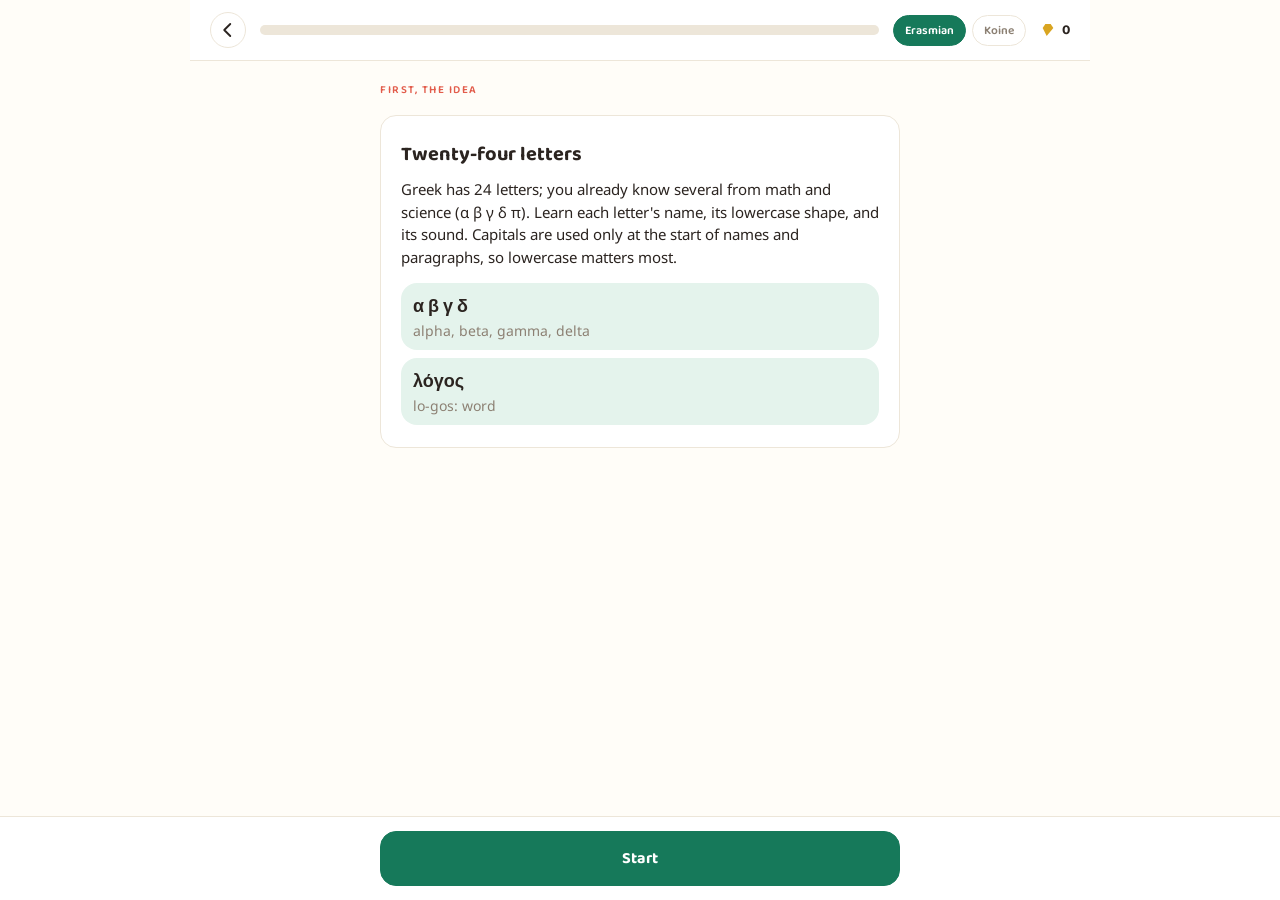
==== commit f713423d: "Harden deploys against stale caches; speech speed setting; placement test Deploy safety: service wor" ====
--- a/alphabet.html
+++ b/alphabet.html
@@ -4,6 +4,7 @@
 <meta charset="utf-8">
 <meta name="viewport" content="width=device-width, initial-scale=1, viewport-fit=cover">
 <title>Rhema — Alphabet</title>
+<script src="js/recover.js"></script>
 <meta name="theme-color" content="#16795A">
 <link rel="manifest" href="manifest.json">
 <link rel="icon" href="icons/icon.svg" type="image/svg+xml">
--- a/css/base.css
+++ b/css/base.css
@@ -1669,3 +1669,46 @@
   justify-content: center;
   gap: 4px;
 }
+
+/* ---------- Range control (Settings) ---------- */
+
+.rate-control {
+  display: flex;
+  align-items: center;
+  gap: 8px;
+}
+
+.rate-control input[type="range"] {
+  width: 140px;
+  accent-color: var(--primary);
+}
+
+/* ---------- Placement ---------- */
+
+.placement-link {
+  margin: 10px 20px 0;
+  font-size: 13px;
+  color: var(--muted);
+}
+
+.placement-link a {
+  color: var(--primary);
+  font-family: var(--font-display);
+  font-weight: 600;
+}
+
+.book-result {
+  display: flex;
+  justify-content: space-between;
+  gap: 10px;
+  padding: 8px 0;
+  border-top: 1px solid var(--border);
+  font-size: 14px;
+}
+
+.book-result b {
+  font-family: var(--font-display);
+}
+
+.book-result .pass { color: var(--ok); }
+.book-result .fail { color: var(--bad); }
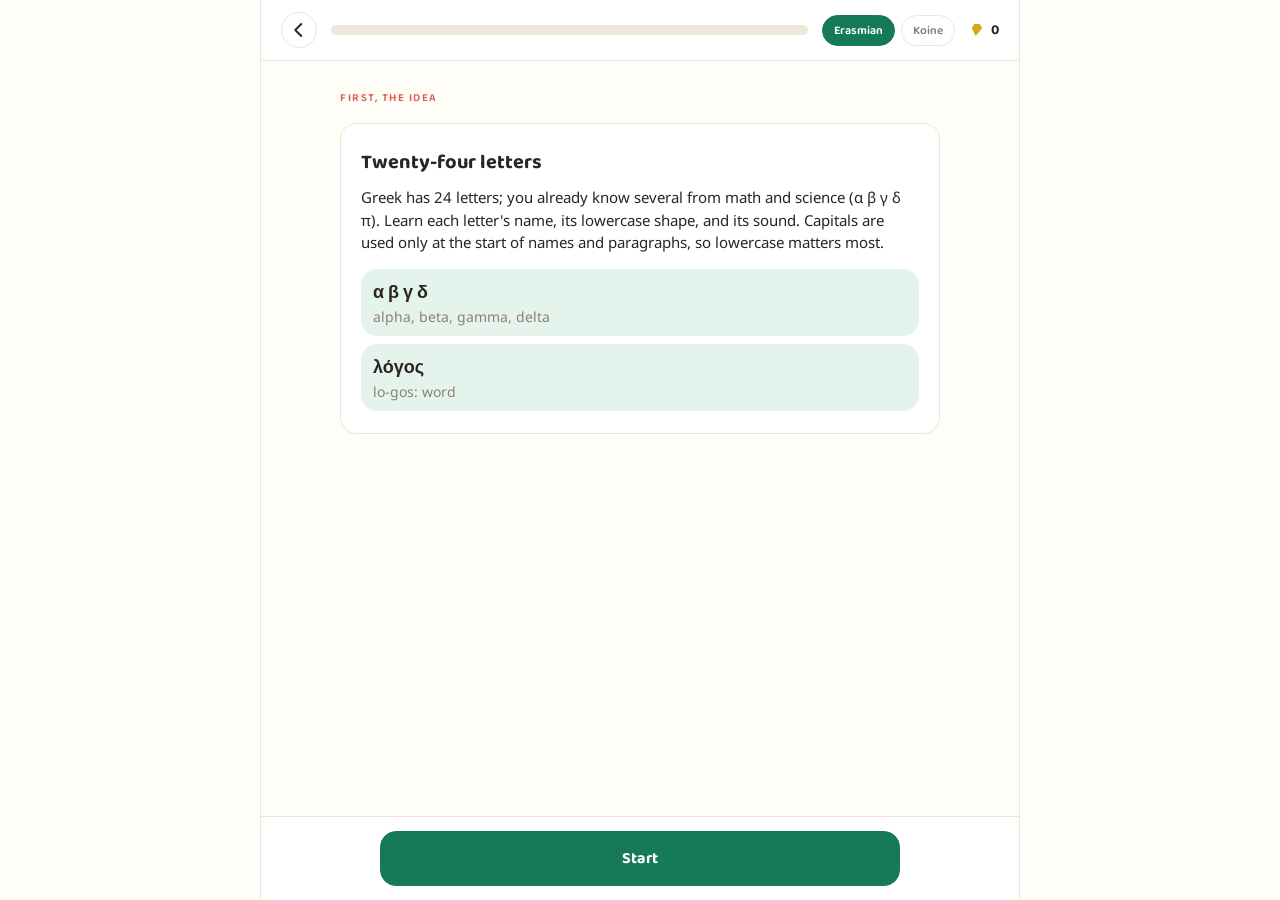
==== commit 91803b25: "Answer sound cues, fix Greek-voice pronunciation, phrase verses with pauses sfx.js: Web Audio chime/" ====
--- a/alphabet.html
+++ b/alphabet.html
@@ -60,11 +60,13 @@
   import { getProgress, getSettings, setSettings, addXp, recordActivity, markLessonCompleted } from './js/storage.js';
   import { buildAlphabetSession, gradeAlphabet, requeueAlphabet, transliterate, hasSubscript, syllabify, stripMarks } from './js/alphabet.js';
   import { SessionView, escapeHtml, speakerHtml } from './js/session-view.js';
+  import { initSfx, playCorrect, playWrong, playComplete } from './js/sfx.js';
   import { initSpeech, autoSpeak } from './js/speech.js';
 
   initTheme();
   initPwa();
   initSpeech();
+  initSfx();
   const view = new SessionView();
   const xpStat = document.getElementById('xpStat');
   xpStat.textContent = getProgress().xp;
@@ -223,6 +225,7 @@
   function answer(step, input) {
     const ok = gradeAlphabet(step, input, state.alphabet);
     view.markAnswer({ correctId: step.answerId || null, chosenId: step.options ? input : null, ok });
+    if (ok) playCorrect(); else playWrong();
     const xp = (!ok || step.attempt > 1) ? 0 : (step.typed || step.format === 'read-word' ? 5 : 2);
     if (xp) { state.xpEarned += xp; xpStat.textContent = addXp(xp).xp; }
     state.answered++;
@@ -243,6 +246,7 @@
     const retries = state.steps.filter((s) => s.kind === 'question' && s.attempt > 1).length;
     const accuracy = Math.round((state.correctFirstTry / Math.max(state.answered - retries, 1)) * 100);
     if (state.answered > 0) { recordActivity(); markLessonCompleted(state.lesson.id); }
+    if (state.answered > 0) playComplete();
     const progress = getProgress();
     const missed = [...new Map(state.missed.map((s) => [s.answer || s.word, s])).values()];
     view.renderSummary({
--- a/css/base.css
+++ b/css/base.css
@@ -1712,3 +1712,364 @@
 
 .book-result .pass { color: var(--ok); }
 .book-result .fail { color: var(--bad); }
+
+/* =====================================================================
+   Desktop / landscape layout
+   Mobile-first rules above stay untouched; at 900px and up, pages with the
+   bottom nav get a left sidebar, the path gets a Books list, the Lexicon
+   becomes two panes, and session screens get a framed, wider column.
+   ===================================================================== */
+
+.nav-brand {
+  display: none;
+}
+
+.book-list {
+  display: none;
+}
+
+.lex-placeholder {
+  display: none;
+}
+
+@media (min-width: 900px) {
+  /* --- sidebar navigation --- */
+  .has-sidebar .bottom-nav {
+    position: fixed;
+    top: 0;
+    left: 0;
+    bottom: 0;
+    width: 232px;
+    flex-direction: column;
+    align-items: stretch;
+    gap: 4px;
+    padding: 22px 14px;
+    border-top: 0;
+    border-right: 1px solid var(--border);
+    background: var(--surface);
+    overflow-y: auto;
+    z-index: 4;
+  }
+
+  .has-sidebar .nav-brand {
+    display: block;
+    padding: 4px 12px 18px;
+  }
+
+  .nav-brand-name {
+    font-family: var(--font-display);
+    font-weight: 700;
+    font-size: 22px;
+    letter-spacing: 0.5px;
+    color: var(--primary);
+  }
+
+  .nav-brand-stats {
+    display: flex;
+    gap: 14px;
+    margin-top: 6px;
+  }
+
+  .has-sidebar .nav-item {
+    flex: 0 0 auto;
+    flex-direction: row;
+    justify-content: flex-start;
+    gap: 12px;
+    padding: 11px 14px;
+    border-radius: 12px;
+    text-align: left;
+  }
+
+  .has-sidebar .nav-item.active {
+    background: var(--primary-tint);
+  }
+
+  .has-sidebar .nav-item svg {
+    width: 20px;
+    height: 20px;
+  }
+
+  .has-sidebar .nav-item-label {
+    font-size: 14.5px;
+  }
+
+  /* --- page column beside the sidebar --- */
+  .has-sidebar .app-shell {
+    max-width: none;
+    margin: 0 0 0 232px;
+    padding: 0 40px 40px;
+    min-height: 100vh;
+  }
+
+  .has-sidebar .reader-shell {
+    max-width: none;
+  }
+
+  .has-sidebar .topbar {
+    padding-left: 0;
+    padding-right: 0;
+    background: transparent;
+    border-bottom-color: var(--border);
+  }
+
+  .has-sidebar .topbar .app-name {
+    display: none; /* the sidebar carries the brand */
+  }
+
+  .has-sidebar .install-banner,
+  .has-sidebar .due-banner,
+  .has-sidebar .placement-link {
+    margin-left: 0;
+    margin-right: 0;
+  }
+
+  .has-sidebar .unit-header {
+    padding-left: 0;
+    padding-right: 0;
+  }
+
+  .has-sidebar .lesson-path {
+    padding: 20px 0 40px;
+    overflow: visible;
+    flex: none;
+  }
+
+  .has-sidebar .settings-body {
+    padding-left: 0;
+    padding-right: 0;
+    padding-bottom: 40px;
+    max-width: 760px;
+    margin: 0;
+  }
+
+  .has-sidebar .reader-body {
+    padding: 16px 0 40px;
+    overflow: visible;
+    flex: none;
+  }
+
+  .has-sidebar .reader-bar {
+    padding-left: 0;
+    padding-right: 0;
+  }
+
+  /* --- the path: Books list + lesson grid --- */
+  .path-layout {
+    display: grid;
+    grid-template-columns: 250px minmax(0, 1fr);
+    gap: 28px;
+    align-items: start;
+  }
+
+  .book-list {
+    display: block;
+    position: sticky;
+    top: 20px;
+    max-height: calc(100vh - 40px);
+    overflow-y: auto;
+    border: 1px solid var(--border);
+    border-radius: var(--radius-lg, 14px);
+    background: var(--surface);
+    padding: 6px;
+  }
+
+  .book-item {
+    width: 100%;
+    display: grid;
+    grid-template-columns: 1fr auto;
+    gap: 0 8px;
+    text-align: left;
+    padding: 9px 10px;
+    border: 0;
+    border-radius: 10px;
+    background: transparent;
+    color: var(--ink);
+  }
+
+  .book-item:hover {
+    background: var(--bg);
+  }
+
+  .book-item.active {
+    background: var(--primary-tint);
+  }
+
+  .book-item-kicker {
+    font-family: var(--font-display);
+    font-weight: 600;
+    font-size: 10.5px;
+    letter-spacing: 1px;
+    text-transform: uppercase;
+    color: var(--accent);
+  }
+
+  .book-item-title {
+    grid-column: 1;
+    font-size: 13.5px;
+    line-height: 1.3;
+  }
+
+  .book-item-count {
+    grid-row: 1 / span 2;
+    grid-column: 2;
+    align-self: center;
+    font-family: var(--font-display);
+    font-weight: 600;
+    font-size: 11.5px;
+    color: var(--muted);
+  }
+
+  .book-item.done .book-item-count {
+    color: var(--ok);
+  }
+
+  /* --- Lexicon: list + detail pane --- */
+  .has-sidebar .lex-bar {
+    padding-left: 0;
+    padding-right: 0;
+  }
+
+  .lex-layout {
+    display: grid;
+    grid-template-columns: minmax(0, 1fr) 400px;
+    gap: 24px;
+    align-items: start;
+  }
+
+  .has-sidebar .lex-body {
+    overflow: visible;
+    padding-bottom: 40px;
+    border: 1px solid var(--border);
+    border-radius: var(--radius-lg, 14px);
+    background: var(--surface);
+  }
+
+  .has-sidebar .lex-row {
+    padding-left: 16px;
+    padding-right: 16px;
+  }
+
+  .lex-detail {
+    position: sticky;
+    top: 20px;
+  }
+
+  .lex-detail .gloss-sheet {
+    position: static;
+    transform: none;
+    width: auto;
+    box-shadow: none;
+    max-height: calc(100vh - 40px);
+    overflow-y: auto;
+  }
+
+  .lex-detail .sheet-close {
+    display: none;
+  }
+
+  .lex-detail .gloss-sheet[hidden] + .lex-placeholder {
+    display: block;
+    padding: 24px 18px;
+    border: 1px dashed var(--border);
+    border-radius: var(--radius-lg, 14px);
+    color: var(--muted);
+    font-size: 14px;
+  }
+
+  /* --- Reader: gloss docked bottom-right --- */
+  .reader-shell .gloss-sheet {
+    left: auto;
+    right: 32px;
+    bottom: 32px;
+    transform: none;
+    width: 380px;
+  }
+
+  /* --- Session screens (no sidebar): a framed, wider column --- */
+  html:not(.has-sidebar) .app-shell {
+    max-width: 760px;
+    min-height: 100vh;
+    border-left: 1px solid var(--border);
+    border-right: 1px solid var(--border);
+  }
+
+  html:not(.has-sidebar) .drill-body {
+    max-width: 640px;
+    padding-top: 28px;
+  }
+
+  html:not(.has-sidebar) .drill-footer {
+    left: 50%;
+    right: auto;
+    transform: translateX(-50%);
+    width: 760px;
+    max-width: 100%;
+    border-left: 1px solid var(--border);
+    border-right: 1px solid var(--border);
+  }
+
+  .prompt-main {
+    font-size: 44px;
+  }
+
+  .verse {
+    font-size: 28px;
+  }
+}
+
+@media (min-width: 1200px) {
+  .path-layout {
+    grid-template-columns: 280px minmax(0, 1fr);
+  }
+
+  .has-sidebar .lesson-path {
+    grid-template-columns: repeat(3, minmax(0, 1fr));
+  }
+}
+
+/* --- short landscape phones: keep the working area usable --- */
+@media (max-height: 520px) and (orientation: landscape) {
+  .drill-top, .topbar {
+    padding-top: 8px;
+    padding-bottom: 8px;
+  }
+
+  .drill-body {
+    padding-top: 12px;
+    padding-bottom: 84px;
+    gap: 10px;
+  }
+
+  .card {
+    padding: 14px 16px;
+  }
+
+  .prompt-main {
+    font-size: 30px;
+  }
+
+  .prompt-main.letter {
+    font-size: 52px;
+  }
+
+  .drill-footer {
+    padding-top: 8px;
+    padding-bottom: max(8px, env(safe-area-inset-bottom));
+  }
+
+  .drill-footer .btn {
+    padding: 10px 16px;
+  }
+
+  .options {
+    grid-template-columns: repeat(2, minmax(0, 1fr));
+  }
+
+  .bottom-nav {
+    padding-top: 4px;
+  }
+
+  .nav-item {
+    padding: 4px 0;
+  }
+}
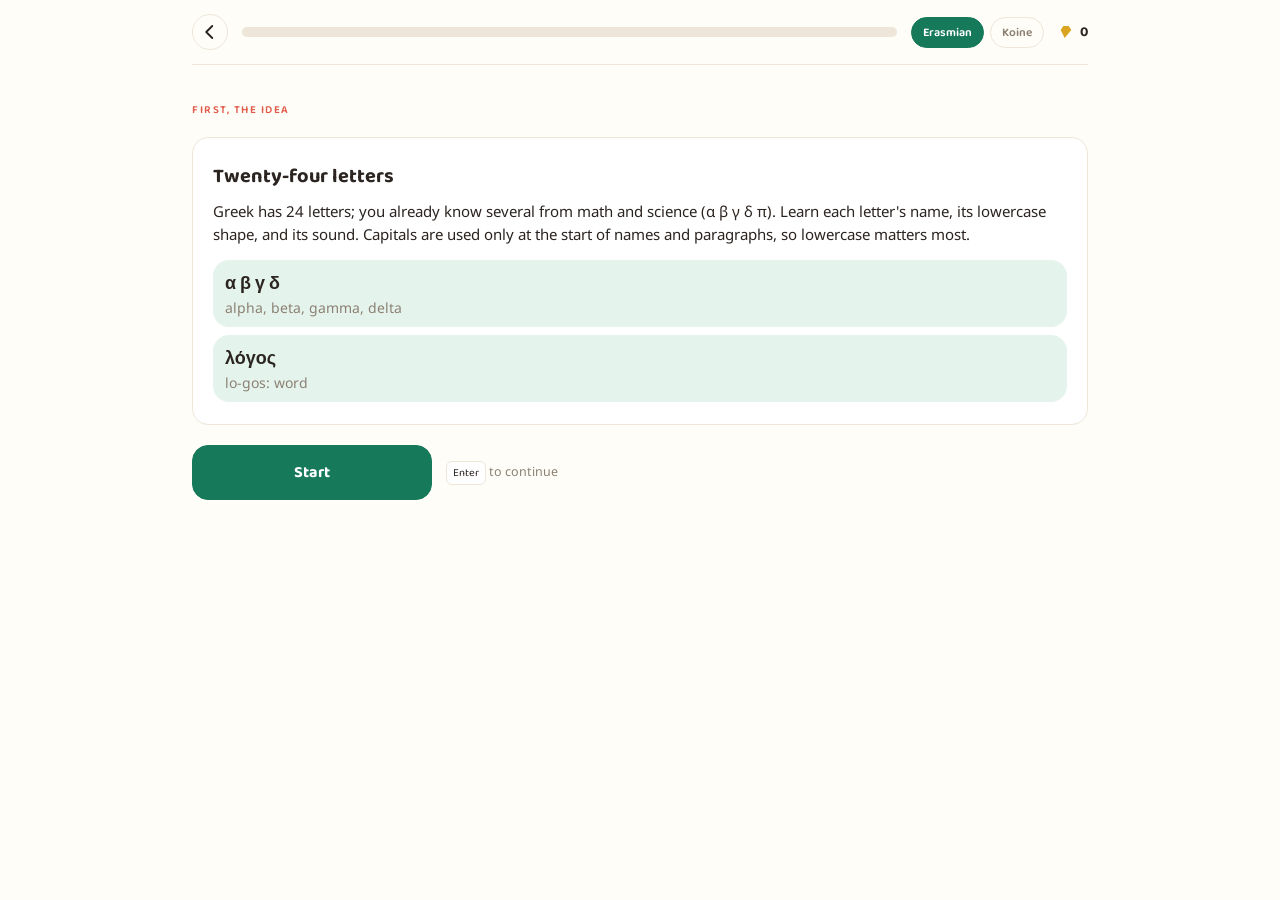
==== commit 8c7fa6b4: "Phase 6 fixes 1-5: no dark flash, real locking, resume, Lexicon to verse, desktop lesson layout 1 Th" ====
--- a/alphabet.html
+++ b/alphabet.html
@@ -57,7 +57,7 @@
   import { initTheme } from './js/theme.js';
   import { initPwa } from './js/pwa.js';
   import { loadLesson, loadLexicon, loadAlphabet, loadParadigms, loadBook } from './js/data.js';
-  import { getProgress, getSettings, setSettings, addXp, recordActivity, markLessonCompleted } from './js/storage.js';
+  import { getProgress, getSettings, setSettings, addXp, recordActivity, markLessonCompleted, getSession, saveSession, clearSession } from './js/storage.js';
   import { buildAlphabetSession, gradeAlphabet, requeueAlphabet, transliterate, hasSubscript, syllabify, stripMarks } from './js/alphabet.js';
   import { SessionView, escapeHtml, speakerHtml } from './js/session-view.js';
   import { initSfx, playCorrect, playWrong, playComplete } from './js/sfx.js';
@@ -111,6 +111,14 @@
       extra.plainWords = johnWords.filter((w) => /^[Ͱ-Ͽἀ-῿]+$/.test(w));
       extra.accentWords = extra.plainWords.filter((w) => w.length >= 3);
     }
+    state.sessionKey = `alphabet:${lessonId}`;
+    const saved = getSession(state.sessionKey);
+    if (saved && saved.index > 0 && saved.index < saved.steps.length) {
+      view.renderResume({ title: lesson.sub, detail: `You were ${saved.index} of ${saved.steps.length} steps in. Resume, or start the lesson again.` },
+        () => { Object.assign(state, { steps: saved.steps, index: saved.index, answered: saved.answered, correctFirstTry: saved.correctFirstTry, xpEarned: saved.xpEarned, missed: saved.missed || [] }); renderStep(); },
+        () => { clearSession(state.sessionKey); state.steps = buildAlphabetSession({ lesson, alphabet, lexicon, scheme: state.scheme, extra }); state.index = 0; renderStep(); });
+      return;
+    }
     state.steps = buildAlphabetSession({ lesson, alphabet, lexicon, scheme: state.scheme, extra });
     renderStep();
   }
@@ -121,6 +129,7 @@
     view.setProgress(state.index / Math.max(state.steps.length, 1));
     const step = state.steps[state.index];
     if (!step) { renderSummary(); return; }
+    if (state.index > 0) saveSession(state.sessionKey, { steps: state.steps, index: state.index, answered: state.answered, correctFirstTry: state.correctFirstTry, xpEarned: state.xpEarned, missed: state.missed });
     const next = () => { state.index++; renderStep(); };
     const s = state.scheme;
     const A = state.alphabet;
@@ -243,6 +252,7 @@
   }
 
   function renderSummary() {
+    clearSession(state.sessionKey);
     const retries = state.steps.filter((s) => s.kind === 'question' && s.attempt > 1).length;
     const accuracy = Math.round((state.correctFirstTry / Math.max(state.answered - retries, 1)) * 100);
     if (state.answered > 0) { recordActivity(); markLessonCompleted(state.lesson.id); }
--- a/css/base.css
+++ b/css/base.css
@@ -16,6 +16,10 @@
   height: 100%;
 }
 
+html[data-theme] {
+  background: var(--bg);
+}
+
 body {
   background: var(--bg);
   color: var(--ink);
@@ -279,6 +283,7 @@
 
 .lesson-node[data-state="complete"] .node-dot { background: var(--gold); }
 .lesson-node[data-state="active"] .node-dot { background: var(--accent); }
+.lesson-node[data-state="open"] .node-dot { background: var(--primary); }
 .lesson-node[data-state="locked"] .node-dot { background: var(--muted); }
 
 .node-text {
@@ -289,7 +294,7 @@
 }
 
 .node-label {
-  font-family: var(--font-display);
+  font-family: var(--font-greek, var(--font-display));
   font-weight: 700;
   font-size: 16px;
   color: var(--ink);
@@ -317,6 +322,21 @@
 
 .lesson-node[data-state="complete"] .node-status { color: var(--gold-dark); }
 .lesson-node[data-state="active"] .node-status { color: var(--accent-dark); }
+.lesson-node[data-state="open"] .node-status { color: var(--primary); }
+
+.lesson-node[data-state="locked"] {
+  cursor: not-allowed;
+}
+
+@keyframes shake {
+  0%, 100% { transform: translateX(0); }
+  25% { transform: translateX(-4px); }
+  75% { transform: translateX(4px); }
+}
+
+.lesson-node.shake {
+  animation: shake 0.25s ease;
+}
 
 /* ---------- Bottom nav ---------- */
 
@@ -489,7 +509,7 @@
 }
 
 .prompt-main {
-  font-family: var(--font-display);
+  font-family: var(--font-greek, var(--font-display));
   font-weight: 700;
   font-size: 40px;
   line-height: 1.15;
@@ -508,7 +528,7 @@
 }
 
 .intro-citation {
-  font-family: var(--font-display);
+  font-family: var(--font-greek, var(--font-display));
   font-size: 18px;
   color: var(--muted);
   margin-top: 4px;
@@ -561,7 +581,7 @@
 }
 
 .option.greek {
-  font-family: var(--font-display);
+  font-family: var(--font-greek, var(--font-display));
   font-weight: 700;
   font-size: 22px;
 }
@@ -602,7 +622,7 @@
 }
 
 .type-input.greek {
-  font-family: var(--font-display);
+  font-family: var(--font-greek, var(--font-display));
   font-weight: 700;
   font-size: 24px;
 }
@@ -624,7 +644,7 @@
   border: 1px solid var(--border);
   background: var(--surface);
   color: var(--ink);
-  font-family: var(--font-display);
+  font-family: var(--font-greek, var(--font-display));
   font-size: 18px;
   font-weight: 600;
 }
@@ -734,7 +754,7 @@
 }
 
 .summary-list .greek {
-  font-family: var(--font-display);
+  font-family: var(--font-greek, var(--font-display));
   font-weight: 700;
 }
 
@@ -764,7 +784,7 @@
   justify-content: center;
   align-items: baseline;
   gap: 24px;
-  font-family: var(--font-display);
+  font-family: var(--font-greek, var(--font-display));
   font-weight: 700;
   font-size: 84px;
   line-height: 1;
@@ -829,7 +849,7 @@
 }
 
 .rule-example .gr {
-  font-family: var(--font-display);
+  font-family: var(--font-greek, var(--font-display));
   font-weight: 700;
   font-size: 18px;
   color: var(--ink);
@@ -854,7 +874,7 @@
 }
 
 .ref-table td.gr {
-  font-family: var(--font-display);
+  font-family: var(--font-greek, var(--font-display));
   font-weight: 700;
   font-size: 22px;
   color: var(--primary);
@@ -887,7 +907,7 @@
 /* ---------- Read & Translate ---------- */
 
 .verse {
-  font-family: var(--font-display);
+  font-family: var(--font-greek, var(--font-display));
   font-weight: 600;
   font-size: 26px;
   line-height: 1.7;
@@ -950,7 +970,7 @@
 }
 
 .gloss-form {
-  font-family: var(--font-display);
+  font-family: var(--font-greek, var(--font-display));
   font-weight: 700;
   font-size: 24px;
   color: var(--ink);
@@ -1177,7 +1197,7 @@
 }
 
 .paradigm td.gr {
-  font-family: var(--font-display);
+  font-family: var(--font-greek, var(--font-display));
   font-weight: 700;
   font-size: 19px;
   color: var(--ink);
@@ -1269,7 +1289,7 @@
 }
 
 .pv-gr {
-  font-family: var(--font-display);
+  font-family: var(--font-greek, var(--font-display));
   font-weight: 600;
   font-size: 22px;
   line-height: 1.65;
@@ -1421,7 +1441,7 @@
 }
 
 .lex-lemma {
-  font-family: var(--font-display);
+  font-family: var(--font-greek, var(--font-display));
   font-weight: 700;
   font-size: 19px;
   color: var(--ink);
@@ -1464,7 +1484,7 @@
 }
 
 .lex-form .greek {
-  font-family: var(--font-display);
+  font-family: var(--font-greek, var(--font-display));
   font-weight: 700;
   font-size: 16px;
 }
@@ -1985,27 +2005,106 @@
     width: 380px;
   }
 
-  /* --- Session screens (no sidebar): a framed, wider column --- */
+  /* --- Session screens (no sidebar): a real desktop working column ---
+     The phone layout pins the action button to the bottom of the viewport; on a
+     wide window that leaves the button stranded far from the content. Here the
+     footer flows directly under the content, the header is compact and sticky,
+     and the column is wide enough to breathe. */
   html:not(.has-sidebar) .app-shell {
-    max-width: 760px;
+    max-width: 960px;
     min-height: 100vh;
-    border-left: 1px solid var(--border);
-    border-right: 1px solid var(--border);
+    padding: 0 32px 64px;
+  }
+
+  html:not(.has-sidebar) .drill-top {
+    position: sticky;
+    top: 0;
+    z-index: 3;
+    padding: 14px 0;
+    background: var(--bg);
+    border-bottom: 1px solid var(--border);
   }
 
   html:not(.has-sidebar) .drill-body {
+    flex: none;
+    overflow: visible;
+    max-width: none;
+    width: 100%;
+    margin: 0;
+    padding: 36px 0 8px;
+    gap: 18px;
+  }
+
+  html:not(.has-sidebar) .drill-footer {
+    position: static;
+    padding: 12px 0 0;
+    background: transparent;
+    border: 0;
+    justify-content: flex-start;
+  }
+
+  html:not(.has-sidebar) .drill-footer .btn {
+    width: auto;
+    min-width: 240px;
+    max-width: none;
+    padding: 14px 28px;
+  }
+
+  html:not(.has-sidebar) .key-hint {
+    display: inline-block;
+  }
+
+  html:not(.has-sidebar) .options {
+    grid-template-columns: repeat(2, minmax(0, 1fr));
+  }
+
+  html:not(.has-sidebar) .options.long {
+    grid-template-columns: 1fr;
+  }
+
+  html:not(.has-sidebar) .type-row {
+    max-width: 560px;
+  }
+
+  html:not(.has-sidebar) .kbd {
     max-width: 640px;
-    padding-top: 28px;
-  }
-
-  html:not(.has-sidebar) .drill-footer {
-    left: 50%;
-    right: auto;
-    transform: translateX(-50%);
-    width: 760px;
-    max-width: 100%;
-    border-left: 1px solid var(--border);
-    border-right: 1px solid var(--border);
+    grid-template-columns: repeat(9, minmax(0, 1fr));
+  }
+
+  html:not(.has-sidebar) .card.prompt {
+    padding: 34px 28px;
+  }
+
+  /* Read & Translate: verse + translation on the left, the gloss panel sticky on the right */
+  html:not(.has-sidebar)[data-screen="reading"] .drill-body {
+    display: grid;
+    grid-template-columns: minmax(0, 1fr) 340px;
+    gap: 18px 28px;
+    align-items: start;
+  }
+
+  html:not(.has-sidebar)[data-screen="reading"] .drill-body > * {
+    grid-column: 1;
+  }
+
+  html:not(.has-sidebar)[data-screen="reading"] .drill-body > .gloss-panel {
+    grid-column: 2;
+    grid-row: 1 / span 6;
+    position: sticky;
+    top: 84px;
+  }
+
+  html:not(.has-sidebar)[data-screen="reading"] .drill-footer {
+    max-width: none;
+  }
+
+  html:not(.has-sidebar)[data-screen="reading"] .rate-buttons {
+    max-width: 560px;
+  }
+
+  /* Grammar: paradigm tables get the full column */
+  html:not(.has-sidebar) .paradigm td.gr {
+    font-size: 21px;
   }
 
   .prompt-main {
@@ -2073,3 +2172,260 @@
     padding: 4px 0;
   }
 }
+
+/* ---------- Beta badge + disabled settings rows ---------- */
+
+.beta {
+  display: inline-block;
+  margin-left: 6px;
+  padding: 1px 7px;
+  border-radius: 10px;
+  background: var(--gold);
+  color: #fff;
+  font-family: var(--font-display);
+  font-weight: 700;
+  font-size: 10px;
+  letter-spacing: 0.8px;
+  text-transform: uppercase;
+  vertical-align: middle;
+}
+
+.settings-row.disabled {
+  opacity: 0.45;
+  pointer-events: none;
+}
+
+/* ---------- Study drawer (reader), jump box, Word Pictures, Strong's ---------- */
+
+.jump-form {
+  display: flex;
+  align-items: center;
+  gap: 6px;
+}
+
+.jump-input {
+  width: 150px;
+  padding: 8px 10px;
+  border-radius: 10px;
+  border: 1.5px solid var(--border);
+  background: var(--surface);
+  color: var(--ink);
+  font: inherit;
+  font-size: 14px;
+}
+
+.jump-input:focus {
+  outline: none;
+  border-color: var(--primary);
+}
+
+.jump-note {
+  font-size: 12px;
+  color: var(--bad);
+  margin-left: 4px;
+}
+
+.drawer-tabs {
+  display: flex;
+  gap: 4px;
+  margin: -4px 0 10px;
+}
+
+.drawer-tab {
+  padding: 6px 10px;
+  border-radius: 8px;
+  border: 1px solid var(--border);
+  background: transparent;
+  color: var(--muted);
+  font-family: var(--font-display);
+  font-weight: 600;
+  font-size: 12px;
+}
+
+.drawer-tab.active {
+  background: var(--primary);
+  border-color: var(--primary);
+  color: #fff;
+}
+
+.drawer-ref {
+  font-family: var(--font-display);
+  font-weight: 700;
+  font-size: 13px;
+  color: var(--accent);
+  margin-bottom: 6px;
+}
+
+.wp-text {
+  font-size: 14.5px;
+  line-height: 1.6;
+  color: var(--ink);
+  white-space: pre-line;
+}
+
+.wp-text .gr, .wp-text i {
+  font-family: var(--font-greek, var(--font-display));
+  font-style: normal;
+  font-weight: 700;
+}
+
+.wp-source {
+  margin-top: 8px;
+  font-size: 11.5px;
+  color: var(--muted);
+}
+
+.xref-list {
+  display: flex;
+  flex-wrap: wrap;
+  gap: 6px;
+}
+
+.xref {
+  padding: 5px 9px;
+  border-radius: 8px;
+  border: 1px solid var(--border);
+  background: var(--surface);
+  color: var(--primary);
+  font-family: var(--font-display);
+  font-weight: 600;
+  font-size: 12.5px;
+}
+
+.xref.ot {
+  color: var(--muted);
+  cursor: default;
+}
+
+.strongs {
+  margin-top: 10px;
+  padding-top: 8px;
+  border-top: 1px dashed var(--border);
+  font-size: 13.5px;
+  line-height: 1.5;
+  color: var(--ink);
+}
+
+.strongs .k {
+  font-family: var(--font-display);
+  font-weight: 700;
+  font-size: 11px;
+  letter-spacing: 1px;
+  text-transform: uppercase;
+  color: var(--muted);
+}
+
+.strongs .pron {
+  color: var(--muted);
+}
+
+.more-btn {
+  margin-top: 8px;
+  padding: 5px 10px;
+  border-radius: 8px;
+  border: 1px solid var(--border);
+  background: transparent;
+  color: var(--primary);
+  font-family: var(--font-display);
+  font-weight: 600;
+  font-size: 12px;
+}
+
+.wp-card {
+  margin-top: 4px;
+}
+
+.wp-card .rule-title {
+  font-size: 15px;
+}
+
+.pv-row.target {
+  background: var(--primary-tint);
+  border-radius: 10px;
+}
+
+.pv-num {
+  cursor: pointer;
+}
+
+@media (min-width: 900px) {
+  .reader-shell .gloss-sheet {
+    width: 420px;
+    max-height: calc(100vh - 64px);
+    overflow-y: auto;
+  }
+}
+
+/* =====================================================================
+   Font mix-and-match (Settings → Style → Fonts). Three slots — Greek text,
+   headings, body — each either the theme's own choice or one of the five
+   families every theme already loads. Selectors on <html> outrank the
+   theme files' [data-theme] blocks regardless of stylesheet order.
+   ===================================================================== */
+
+html[data-font-greek="baloo"]    { --font-greek: 'Baloo 2', sans-serif; }
+html[data-font-greek="garamond"] { --font-greek: 'EB Garamond', serif; }
+html[data-font-greek="grotesk"]  { --font-greek: 'Space Grotesk', sans-serif; }
+html[data-font-greek="noto-sans"]  { --font-greek: 'Noto Sans', sans-serif; }
+html[data-font-greek="noto-serif"] { --font-greek: 'Noto Serif', serif; }
+
+html[data-font-display="baloo"]    { --font-display: 'Baloo 2', sans-serif; }
+html[data-font-display="garamond"] { --font-display: 'EB Garamond', serif; }
+html[data-font-display="grotesk"]  { --font-display: 'Space Grotesk', sans-serif; }
+html[data-font-display="noto-sans"]  { --font-display: 'Noto Sans', sans-serif; }
+html[data-font-display="noto-serif"] { --font-display: 'Noto Serif', serif; }
+
+html[data-font-body="baloo"]    { --font-body: 'Baloo 2', sans-serif; }
+html[data-font-body="garamond"] { --font-body: 'EB Garamond', serif; }
+html[data-font-body="grotesk"]  { --font-body: 'Space Grotesk', sans-serif; }
+html[data-font-body="noto-sans"]  { --font-body: 'Noto Sans', sans-serif; }
+html[data-font-body="noto-serif"] { --font-body: 'Noto Serif', serif; }
+
+/* Garamond and Noto Serif run small at a given px size; nudge Greek set in them. */
+html[data-font-greek="garamond"] .verse, html[data-font-greek="garamond"] .pv-gr, html[data-font-greek="garamond"] .prompt-main,
+html[data-font-greek="noto-serif"] .verse, html[data-font-greek="noto-serif"] .pv-gr { font-size: 1.08em; }
+
+.font-preview {
+  margin-top: 10px;
+  padding: 12px 14px;
+  border: 1px solid var(--border);
+  border-radius: var(--radius-lg, 14px);
+  background: var(--bg);
+}
+
+.font-preview .fp-head { font-family: var(--font-display); font-weight: 700; font-size: 17px; color: var(--ink); }
+.font-preview .fp-greek { font-family: var(--font-greek, var(--font-display)); font-weight: 600; font-size: 22px; line-height: 1.5; color: var(--ink); margin-top: 4px; }
+.font-preview .fp-body { font-family: var(--font-body); font-size: 14px; color: var(--muted); margin-top: 4px; }
+
+/* ---------- Lemma hits (reader, arriving from the Lexicon) ---------- */
+
+.pv-gr .w.hit {
+  background: var(--primary-tint);
+  color: var(--primary);
+  border-radius: 6px;
+  box-shadow: 0 0 0 2px var(--primary-tint);
+}
+
+a.xref {
+  text-decoration: none;
+}
+
+/* ---------- Keyboard hint beside the action button (desktop only) ---------- */
+
+.key-hint {
+  display: none;
+  margin-left: 14px;
+  font-size: 12.5px;
+  color: var(--muted);
+  align-self: center;
+}
+
+.key-hint kbd {
+  font-family: var(--font-display);
+  font-size: 11px;
+  padding: 2px 6px;
+  border: 1px solid var(--border);
+  border-radius: 6px;
+  background: var(--surface);
+  color: var(--ink);
+}
--- a/css/theme-classic.css
+++ b/css/theme-classic.css
@@ -28,6 +28,7 @@
 
   --font-display: 'Baloo 2', sans-serif;
   --font-body: 'Noto Sans', sans-serif;
+  --font-greek: var(--font-display); /* Greek text; overridable per learner via html[data-font-greek] */
 
   --radius-lg: 16px;
 }
--- a/css/theme-lexis.css
+++ b/css/theme-lexis.css
@@ -28,6 +28,7 @@
 
   --font-display: 'EB Garamond', serif;
   --font-body: 'Noto Serif', serif;
+  --font-greek: var(--font-display); /* Greek text; overridable per learner via html[data-font-greek] */
 
   --radius-lg: 6px;
 }
--- a/css/theme-nous.css
+++ b/css/theme-nous.css
@@ -28,6 +28,7 @@
 
   --font-display: 'Space Grotesk', sans-serif;
   --font-body: 'Noto Sans', sans-serif;
+  --font-greek: var(--font-display); /* Greek text; overridable per learner via html[data-font-greek] */
 
   --radius-lg: 2px;
 }
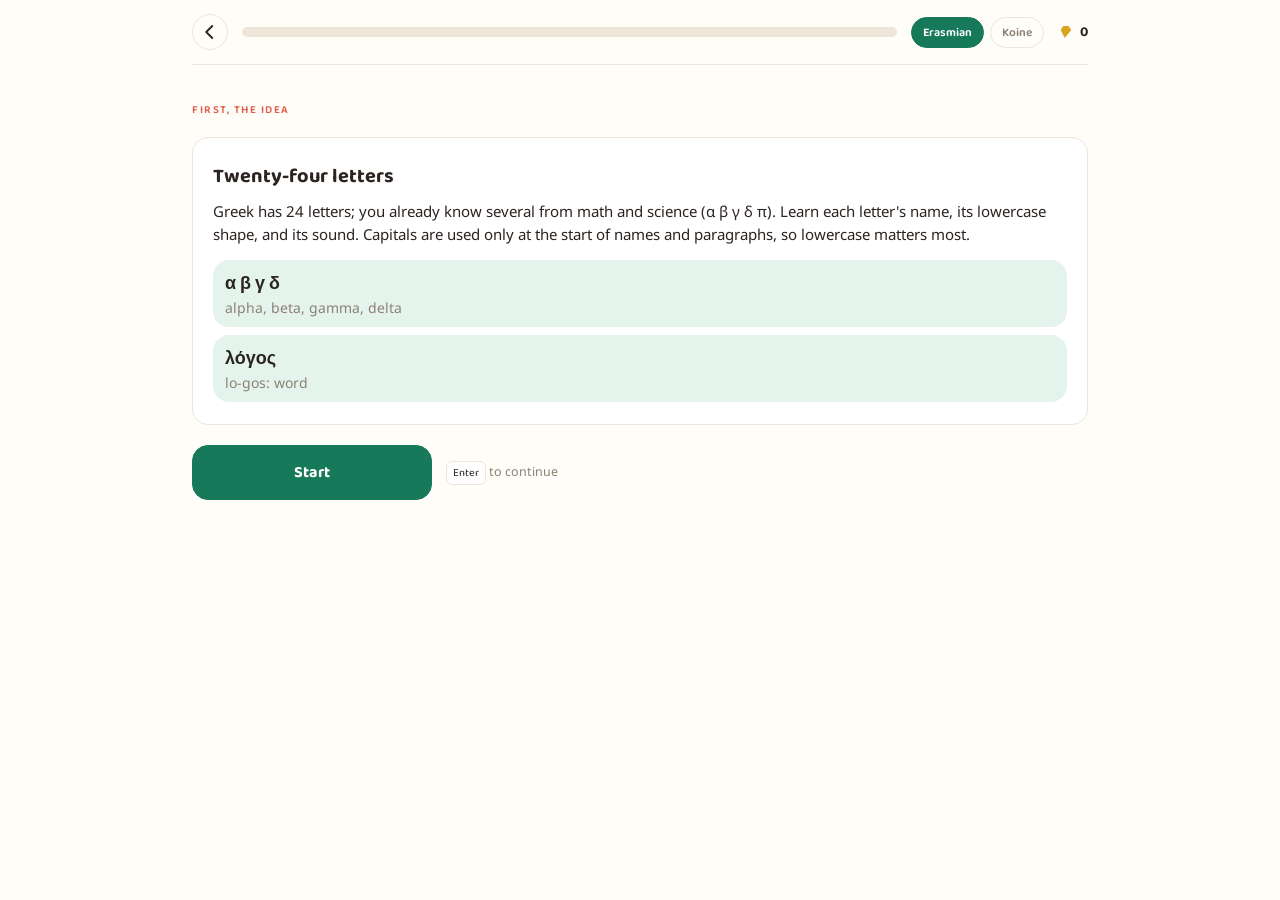
==== commit 842a0897: "Handwriting: bigger guides, fine pen, full screen, Recall mode Write tab - Bigger guide text (verses" ====
--- a/alphabet.html
+++ b/alphabet.html
@@ -10,7 +10,7 @@
 <link rel="icon" href="icons/icon.svg" type="image/svg+xml">
 <link rel="apple-touch-icon" href="icons/apple-touch-icon.png">
 <meta name="apple-mobile-web-app-capable" content="yes">
-<meta name="apple-mobile-web-app-status-bar-style" content="default">
+<meta name="apple-mobile-web-app-status-bar-style" content="black-translucent">
 <meta name="apple-mobile-web-app-title" content="Rhema">
 <link rel="preconnect" href="https://fonts.googleapis.com">
 <link rel="stylesheet" href="https://fonts.googleapis.com/css2?family=Baloo+2:wght@600;700;800&family=EB+Garamond:wght@500;600;700&family=Space+Grotesk:wght@500;600;700&family=Noto+Sans:wght@400;500;600;700&family=Noto+Serif:wght@400;600;700&display=swap">
@@ -55,16 +55,19 @@
     settings.pronunciation (README § Curriculum: a user setting), switchable here.
   */
   import { initTheme } from './js/theme.js';
+  import { initDev, devSkipButton } from './js/dev.js';
   import { initPwa } from './js/pwa.js';
   import { loadLesson, loadLexicon, loadAlphabet, loadParadigms, loadBook } from './js/data.js';
-  import { getProgress, getSettings, setSettings, addXp, recordActivity, markLessonCompleted, getSession, saveSession, clearSession } from './js/storage.js';
+  import { getProgress, getSettings, setSettings, addXp, recordActivity, markLessonCompleted, getSession, saveSession, clearSession, recordHandwriting } from './js/storage.js';
   import { buildAlphabetSession, gradeAlphabet, requeueAlphabet, transliterate, hasSubscript, syllabify, stripMarks } from './js/alphabet.js';
   import { SessionView, escapeHtml, speakerHtml } from './js/session-view.js';
+  import { createScribe, describeScore } from './js/scribe.js';
   import { initSfx, playCorrect, playWrong, playComplete } from './js/sfx.js';
   import { initSpeech, autoSpeak } from './js/speech.js';
 
   initTheme();
   initPwa();
+  initDev();
   initSpeech();
   initSfx();
   const view = new SessionView();
@@ -116,10 +119,11 @@
     if (saved && saved.index > 0 && saved.index < saved.steps.length) {
       view.renderResume({ title: lesson.sub, detail: `You were ${saved.index} of ${saved.steps.length} steps in. Resume, or start the lesson again.` },
         () => { Object.assign(state, { steps: saved.steps, index: saved.index, answered: saved.answered, correctFirstTry: saved.correctFirstTry, xpEarned: saved.xpEarned, missed: saved.missed || [] }); renderStep(); },
-        () => { clearSession(state.sessionKey); state.steps = buildAlphabetSession({ lesson, alphabet, lexicon, scheme: state.scheme, extra }); state.index = 0; renderStep(); });
+        () => { clearSession(state.sessionKey); state.steps = buildAlphabetSession({ lesson, alphabet, lexicon, scheme: state.scheme, extra, handwriting: getSettings().handwriting === true }); state.index = 0; renderStep(); });
       return;
     }
-    state.steps = buildAlphabetSession({ lesson, alphabet, lexicon, scheme: state.scheme, extra });
+    state.steps = buildAlphabetSession({ lesson, alphabet, lexicon, scheme: state.scheme, extra, handwriting: getSettings().handwriting === true });
+    devSkipButton(() => { state.index = state.steps.length; renderStep(); });
     renderStep();
   }
 
@@ -149,6 +153,10 @@
             </div>
           </div>`, note: 'Say the name and the sound out loud, then continue.' }, next);
       }
+      case 'trace':
+        return renderTrace(step, next);
+      case 'trace-word':
+        return renderTraceWord(step, next);
       case 'intro-vowels':
         return view.renderIntro({ kicker: 'Vowels', html: `<div class="card">
           <div class="rule-title">Seven vowels</div>
@@ -197,6 +205,74 @@
     }
   }
 
+
+  function renderTrace(step, next) {
+    const l = step.letter;
+    view.onKey = null;
+    view.hideFooter();
+    view.body.innerHTML = `
+      <div class="drill-kicker">Trace it · ${escapeHtml(l.name)}</div>
+      <div class="card prompt">
+        <div class="prompt-hint" style="margin:0 0 10px">Trace the faint ${escapeHtml(l.lower)} with your finger, pencil or mouse. Say "${escapeHtml(l.name)}" as you write.</div>
+        <div class="scribe-wrap" id="scribeWrap"></div>
+        <div class="scribe-tools">
+          <button class="pill" type="button" id="scribeUndo">Undo</button>
+          <button class="pill" type="button" id="scribeClear">Clear</button>
+          <button class="pill" type="button" id="scribeSkip">Skip</button>
+        </div>
+      </div>
+      <div class="feedback" id="feedback"></div>`;
+    const wrap = document.getElementById('scribeWrap');
+    const size = Math.min(320, wrap.clientWidth || 320);
+    const scribe = createScribe(wrap, { width: size, height: Math.round(size * 0.8), guide: l.lower[0] === 'σ' ? 'σ' : l.lower });
+    document.getElementById('scribeUndo').addEventListener('click', () => scribe.undo());
+    document.getElementById('scribeClear').addEventListener('click', () => scribe.clear());
+    document.getElementById('scribeSkip').addEventListener('click', () => { scribe.destroy(); next(); });
+    view.showFooter('Check my letter', () => {
+      const sc = scribe.score(); scribe.showResult();
+      const ok = sc.pass;
+      if (ok) { const xp = 3; state.xpEarned += xp; xpStat.textContent = addXp(xp).xp; playCorrect(); recordHandwriting(`letter:${l.lower[0]}`, sc.coverage); }
+      else playWrong();
+      view.showFeedback({ ok, headline: ok ? 'Nice hand' : sc.precision < 0.5 && sc.enough ? 'Stay on the letter' : 'Trace a little more', answer: `${l.upper} ${l.lower} — ${l.name}`,
+        reason: describeScore(sc, 'the letter'), xp: ok ? 3 : 0 },
+        () => { scribe.destroy(); next(); }, ok ? 'Continue' : 'Try again');
+      if (!ok) view.continueBtn.onclick = () => { document.getElementById('feedback').className = 'feedback'; view.showFooter('Check my letter', view.continueBtn.onclick); renderTrace(step, next); };
+    });
+  }
+
+  function renderTraceWord(step, next) {
+    view.onKey = null;
+    view.hideFooter();
+    view.body.innerHTML = `
+      <div class="drill-kicker">Write it · <span class="beta">Beta</span></div>
+      <div class="card prompt">
+        <div class="prompt-main">${escapeHtml(step.word)}</div>
+        <div class="prompt-hint">${step.gloss ? escapeHtml(step.gloss) + ' · ' : ''}trace the word, then say it aloud</div>
+        <div class="scribe-wrap" id="scribeWrap"></div>
+        <div class="scribe-tools">
+          <button class="pill" type="button" id="scribeUndo">Undo</button>
+          <button class="pill" type="button" id="scribeClear">Clear</button>
+          <button class="pill" type="button" id="scribeSkip">Skip</button>
+        </div>
+      </div>
+      <div class="feedback" id="feedback"></div>`;
+    const wrap = document.getElementById('scribeWrap');
+    const w = Math.min(560, wrap.clientWidth || 320);
+    const scribe = createScribe(wrap, { width: w, height: Math.round(w * 0.42), guide: step.word, guideFont: `${Math.round(w / Math.max(4, step.word.length) * 1.15)}px ${getComputedStyle(document.documentElement).getPropertyValue('--font-greek').trim() || 'serif'}` });
+    document.getElementById('scribeUndo').addEventListener('click', () => scribe.undo());
+    document.getElementById('scribeClear').addEventListener('click', () => scribe.clear());
+    document.getElementById('scribeSkip').addEventListener('click', () => { scribe.destroy(); next(); });
+    view.showFooter('Check my writing', () => {
+      const sc = scribe.score(); scribe.showResult();
+      const ok = sc.pass;
+      if (ok) { state.xpEarned += 4; xpStat.textContent = addXp(4).xp; playCorrect(); } else playWrong();
+      if (ok) recordHandwriting(`word:${step.word}`, sc.coverage);
+      view.showFeedback({ ok, headline: ok ? 'Nice hand' : sc.precision < 0.5 && sc.enough ? 'Stay on the word' : 'Trace a little more', answer: step.word, reason: describeScore(sc, 'the word'), xp: ok ? 4 : 0 },
+        () => { scribe.destroy(); next(); }, ok ? 'Continue' : 'Try again');
+      if (!ok) view.continueBtn.onclick = () => renderTraceWord(step, next);
+    });
+  }
+
   function ruleCard(rule) {
     return `<div class="card">
       <div class="rule-title">${escapeHtml(rule.title)}</div>
--- a/css/base.css
+++ b/css/base.css
@@ -20,6 +20,30 @@
   background: var(--bg);
 }
 
+/* Installed-app behaviour (iPhone / iPad / Mac Add to Dock): no rubber-band bounce or
+   pull-to-refresh, no double-tap zoom on controls, no long-press callouts, no tap flash. */
+html, body {
+  overscroll-behavior: none;
+  -webkit-text-size-adjust: 100%;
+}
+
+body {
+  -webkit-tap-highlight-color: transparent;
+}
+
+button, a, .w, .pv-num, .lesson-node, .nav-item, .option, .kbd button {
+  touch-action: manipulation;
+  -webkit-touch-callout: none;
+}
+
+input, textarea, select, canvas {
+  touch-action: manipulation;
+}
+
+canvas.scribe {
+  touch-action: none; /* the pen canvas takes every gesture */
+}
+
 body {
   background: var(--bg);
   color: var(--ink);
@@ -43,9 +67,12 @@
   max-width: 480px;
   margin: 0 auto;
   min-height: 100vh;
+  min-height: 100dvh;
   display: flex;
   flex-direction: column;
   background: var(--bg);
+  padding-left: env(safe-area-inset-left);
+  padding-right: env(safe-area-inset-right);
 }
 
 @media (min-width: 900px) {
@@ -62,6 +89,7 @@
   align-items: center;
   justify-content: space-between;
   padding: 16px 20px;
+  padding-top: calc(16px + env(safe-area-inset-top));
   border-bottom: 1px solid var(--border);
   background: var(--surface);
 }
@@ -438,6 +466,7 @@
   align-items: center;
   gap: 14px;
   padding: 12px 20px;
+  padding-top: calc(12px + env(safe-area-inset-top));
   border-bottom: 1px solid var(--border);
   background: var(--surface);
 }
@@ -479,6 +508,8 @@
 .drill-body {
   flex: 1;
   overflow-y: auto;
+  overscroll-behavior: contain;
+  -webkit-overflow-scrolling: touch;
   padding: 20px 20px 120px;
   display: flex;
   flex-direction: column;
@@ -699,7 +730,7 @@
   left: 0;
   right: 0;
   bottom: 0;
-  padding: 14px 20px max(14px, env(safe-area-inset-bottom));
+  padding: 14px calc(20px + env(safe-area-inset-right)) max(14px, env(safe-area-inset-bottom)) calc(20px + env(safe-area-inset-left));
   background: var(--surface);
   border-top: 1px solid var(--border);
   display: flex;
@@ -1061,6 +1092,7 @@
 .settings-body {
   flex: 1;
   overflow-y: auto;
+  overscroll-behavior: contain;
   padding: 20px 20px 110px;
   display: flex;
   flex-direction: column;
@@ -1252,6 +1284,7 @@
 .reader-body {
   flex: 1;
   overflow-y: auto;
+  overscroll-behavior: contain;
   padding: 16px 16px 120px;
 }
 
@@ -1359,7 +1392,7 @@
   position: fixed;
   left: 50%;
   transform: translateX(-50%);
-  bottom: 72px;
+  bottom: calc(72px + env(safe-area-inset-bottom));
   width: min(560px, calc(100% - 24px));
   background: var(--surface);
   border: 1.5px solid var(--primary);
@@ -1413,6 +1446,7 @@
 .lex-body {
   flex: 1;
   overflow-y: auto;
+  overscroll-behavior: contain;
   padding: 0 0 120px;
 }
 
@@ -1819,6 +1853,7 @@
     margin: 0 0 0 232px;
     padding: 0 40px 40px;
     min-height: 100vh;
+    min-height: 100dvh;
   }
 
   .has-sidebar .reader-shell {
@@ -2013,6 +2048,7 @@
   html:not(.has-sidebar) .app-shell {
     max-width: 960px;
     min-height: 100vh;
+    min-height: 100dvh;
     padding: 0 32px 64px;
   }
 
@@ -2429,3 +2465,728 @@
   background: var(--surface);
   color: var(--ink);
 }
+
+/* ---------- Dev mode ---------- */
+
+.dev-badge {
+  position: fixed;
+  top: calc(6px + env(safe-area-inset-top));
+  right: 8px;
+  z-index: 50;
+  padding: 3px 8px;
+  border-radius: 8px;
+  background: var(--bad);
+  color: #fff;
+  font-family: var(--font-display);
+  font-weight: 800;
+  font-size: 10px;
+  letter-spacing: 1px;
+  text-decoration: none;
+  opacity: 0.85;
+}
+
+.dev-pill {
+  border-color: var(--bad);
+  color: var(--bad);
+  white-space: nowrap;
+}
+
+/* ---------- Handwriting (tracing + writing pad) ---------- */
+
+.scribe-wrap {
+  display: flex;
+  justify-content: center;
+  margin-top: 8px;
+}
+
+canvas.scribe {
+  border: 1.5px dashed var(--border);
+  border-radius: var(--radius-lg, 14px);
+  background: var(--bg);
+  max-width: 100%;
+  cursor: crosshair;
+}
+
+.scribe-tools {
+  display: flex;
+  justify-content: center;
+  gap: 8px;
+  margin-top: 10px;
+  flex-wrap: wrap;
+}
+
+.assign-input {
+  width: 100%;
+  font-size: 16px;
+  line-height: 1.5;
+  resize: vertical;
+  margin-top: 8px;
+}
+
+/* =====================================================================
+   Compact study drawers, phone reader ergonomics (YouVersion-style)
+   ===================================================================== */
+
+html, body {
+  overflow-x: hidden;
+  max-width: 100%;
+}
+
+.gloss-sheet {
+  max-height: min(46vh, 46dvh);
+  display: flex;
+  flex-direction: column;
+  padding: 12px 14px 12px 16px;
+}
+
+.gloss-sheet[hidden] {
+  display: none;
+}
+
+.drawer-head {
+  flex-shrink: 0;
+  padding-right: 34px;
+}
+
+.sheet-scroll {
+  overflow-y: auto;
+  overscroll-behavior: contain;
+  -webkit-overflow-scrolling: touch;
+  min-height: 0;
+  padding-right: 4px;
+  overflow-wrap: anywhere;
+}
+
+.gloss-sheet .sheet-close {
+  top: 6px;
+  right: 6px;
+  z-index: 2;
+  background: var(--surface);
+}
+
+.gloss-sheet .more-btn,
+.gloss-panel .more-btn {
+  display: inline-block;
+  text-decoration: none;
+  margin-top: 10px;
+}
+
+.gloss-panel {
+  overflow-wrap: anywhere;
+}
+
+.wp-text, .gloss-lemma, .gloss-form, .strongs, .lex-form {
+  overflow-wrap: anywhere;
+}
+
+.study-word {
+  display: grid;
+  grid-template-columns: minmax(84px, auto) 1fr;
+  gap: 10px;
+  padding: 8px 0;
+  border-top: 1px solid var(--border);
+  font-size: 13.5px;
+}
+
+.study-word .greek {
+  font-family: var(--font-greek, var(--font-display));
+  font-weight: 700;
+  font-size: 18px;
+}
+
+.study-word a {
+  color: var(--primary);
+}
+
+/* reader header: never wider than the phone */
+.reader-bar {
+  overflow: hidden;
+}
+
+.reader-nav {
+  flex-wrap: wrap;
+  max-width: 100%;
+}
+
+.reader-nav .select {
+  max-width: 128px;
+}
+
+.jump-input {
+  width: 118px;
+}
+
+.fab {
+  display: none;
+}
+
+@media (max-width: 899px) {
+  /* Bottom nav pinned: Home is always one tap away, even mid-chapter */
+  .bottom-nav {
+    position: fixed;
+    left: 0;
+    right: 0;
+    bottom: 0;
+    z-index: 6;
+    padding-left: env(safe-area-inset-left);
+    padding-right: env(safe-area-inset-right);
+  }
+
+  .app-shell {
+    padding-bottom: calc(66px + env(safe-area-inset-bottom));
+  }
+
+  /* the reader's own scroller is the page now; keep the top bar in view */
+  .reader-bar {
+    position: sticky;
+    top: 0;
+    z-index: 5;
+  }
+
+  .reader-body {
+    flex: none;
+    overflow: visible;
+    padding-bottom: 40px;
+  }
+
+  .reader-foot {
+    display: none;
+  }
+
+  /* floating chapter arrows above the nav, as in YouVersion */
+  .fab {
+    display: flex;
+    align-items: center;
+    justify-content: center;
+    position: fixed;
+    bottom: calc(78px + env(safe-area-inset-bottom));
+    width: 44px;
+    height: 44px;
+    border-radius: 50%;
+    border: 1px solid var(--border);
+    background: var(--surface);
+    color: var(--ink);
+    font-family: var(--font-display);
+    font-size: 24px;
+    line-height: 1;
+    box-shadow: 0 4px 14px rgba(0, 0, 0, 0.16);
+    z-index: 5;
+  }
+
+  .fab-prev { left: calc(12px + env(safe-area-inset-left)); }
+  .fab-next { right: calc(12px + env(safe-area-inset-right)); }
+
+  /* the drawer sits above the nav and never covers the arrows' row entirely */
+  .gloss-sheet {
+    bottom: calc(70px + env(safe-area-inset-bottom));
+    width: calc(100% - 16px);
+  }
+
+  .jump-form {
+    flex-basis: 100%;
+  }
+
+  .jump-input {
+    flex: 1;
+    width: auto;
+  }
+
+  /* lists that used to be page scrollers scroll with the page */
+  .lex-body, .settings-body, .lesson-path {
+    flex: none;
+    overflow: visible;
+  }
+
+  .lesson-path {
+    padding-bottom: 24px;
+  }
+}
+
+/* ---------- iOS: inputs under 16px zoom the page on focus; never let that happen on phones ---------- */
+
+@media (max-width: 899px) {
+  input, select, textarea, .type-input, .jump-input, .select, .lex-search .type-input {
+    font-size: 16px;
+  }
+}
+
+.pill .beta, .btn .beta {
+  margin-left: 4px;
+  padding: 0 5px;
+  font-size: 9px;
+}
+
+/* ---------- Handwriting tab (write.html) ---------- */
+
+.write-modes {
+  padding: 8px 20px 4px;
+  border-bottom: 1px solid var(--border);
+  background: var(--surface);
+  flex-shrink: 0;
+}
+
+.write-modes .chips {
+  justify-content: center;
+}
+
+.write-body {
+  max-width: 680px;
+  gap: 12px;
+}
+
+.write-summary {
+  font-size: 12.5px;
+  color: var(--muted);
+  text-align: center;
+}
+
+.write-letters {
+  display: grid;
+  grid-template-columns: repeat(8, minmax(0, 1fr));
+  gap: 6px;
+}
+
+.write-letter {
+  font-family: var(--font-greek, var(--font-display));
+  font-size: 22px;
+  font-weight: 600;
+  padding: 6px 0;
+  border: 1px solid var(--border);
+  border-radius: 10px;
+  background: var(--surface);
+  color: var(--ink);
+  position: relative;
+}
+
+.write-letter.done::after {
+  content: '';
+  position: absolute;
+  right: 4px;
+  top: 4px;
+  width: 6px;
+  height: 6px;
+  border-radius: 50%;
+  background: var(--ok);
+}
+
+.write-letter.active {
+  border-color: var(--primary);
+  color: var(--primary);
+  box-shadow: 0 0 0 2px color-mix(in srgb, var(--primary) 25%, transparent);
+}
+
+.write-card .write-title {
+  font-family: var(--font-display);
+  font-weight: 700;
+  font-size: 18px;
+}
+
+.write-card .write-sub {
+  color: var(--muted);
+  font-size: 13.5px;
+  margin-top: 2px;
+}
+
+.write-msg {
+  margin-top: 10px;
+  text-align: center;
+  font-size: 13.5px;
+  color: var(--muted);
+  min-height: 1.4em;
+}
+
+.write-xp {
+  color: var(--gold, var(--primary));
+  font-weight: 700;
+}
+
+.write-verse-text {
+  margin-top: 12px;
+  font-family: var(--font-greek, var(--font-display));
+  font-size: 17px;
+  line-height: 1.6;
+}
+
+.write-picker {
+  display: flex;
+  gap: 8px;
+}
+
+.write-picker .select {
+  flex: 1;
+  min-width: 0;
+}
+
+.write-picker .select:first-child {
+  flex: 2;
+}
+
+.write-picker .jump-input {
+  width: 100%;
+  flex: 1;
+}
+
+.write-list .lex-row {
+  padding-left: 12px;
+  padding-right: 12px;
+}
+
+.write-list .lex-lemma.done::after {
+  content: ' ✓';
+  color: var(--ok);
+  font-size: 13px;
+}
+
+.jump-input.bad {
+  border-color: var(--bad);
+}
+
+@media (max-width: 420px) {
+  .write-letters {
+    grid-template-columns: repeat(6, minmax(0, 1fr));
+  }
+}
+
+/* ---------- Lexicon detail sheet: compact, pinned header, body scrolls ---------- */
+
+#sheetBody {
+  display: flex;
+  flex-direction: column;
+  min-height: 0;
+  flex: 1;
+}
+
+.gloss-sheet [hidden] {
+  display: none !important;
+}
+
+.lex-head {
+  padding-right: 34px;
+  padding-bottom: 8px;
+  border-bottom: 1px solid var(--border);
+}
+
+.lex-head .gloss-form {
+  font-size: 20px;
+  line-height: 1.25;
+}
+
+.lex-sub {
+  margin-top: 3px;
+  font-size: 14px;
+  line-height: 1.4;
+  color: var(--ink);
+}
+
+.lex-sub .gloss-pos {
+  font-size: 10.5px;
+}
+
+.lex-sheet-body {
+  padding-top: 4px;
+}
+
+.lex-sheet-body .strongs {
+  font-size: 13px;
+}
+
+.lex-section {
+  margin: 12px 0 4px;
+  font-family: var(--font-display);
+  font-weight: 700;
+  font-size: 10.5px;
+  letter-spacing: 1px;
+  text-transform: uppercase;
+  color: var(--muted);
+}
+
+.lex-sheet-body .lex-form {
+  grid-template-columns: minmax(64px, auto) 1fr auto;
+  gap: 8px;
+  font-size: 12.5px;
+}
+
+.lex-sheet-body .lex-form .greek {
+  font-size: 15px;
+}
+
+.lex-sheet-body .xref {
+  font-size: 12px;
+  padding: 4px 8px;
+}
+
+.occ-more {
+  display: contents;
+}
+
+.more-toggle {
+  display: inline-block;
+  margin-top: 4px;
+  padding: 4px 0;
+  border: 0;
+  background: none;
+  color: var(--primary);
+  font-family: var(--font-display);
+  font-weight: 600;
+  font-size: 12.5px;
+}
+
+.lex-actions {
+  margin-top: 12px;
+  display: flex;
+  gap: 8px;
+  flex-wrap: wrap;
+}
+
+.lex-actions .btn {
+  padding: 8px 12px;
+  font-size: 13px;
+  text-decoration: none;
+}
+
+@media (max-width: 899px) {
+  .lex-detail .gloss-sheet {
+    max-height: min(48vh, 48dvh);
+  }
+}
+
+/* Lexicon search: the inflected form or transliteration that matched (λόγου → λόγος) */
+.lex-via {
+  display: block;
+  margin-top: 2px;
+  font-family: var(--font-body);
+  font-weight: 500;
+  font-size: 11.5px;
+  color: var(--muted);
+}
+
+/* ---------- Write tab v2: header, controls, verse parts, full screen ---------- */
+
+.write-head {
+  display: flex;
+  align-items: flex-start;
+  gap: 10px;
+}
+
+.write-head-text {
+  flex: 1;
+  min-width: 0;
+}
+
+.write-fs-btn {
+  flex-shrink: 0;
+  width: 36px;
+  height: 36px;
+}
+
+.write-fs-btn svg {
+  width: 18px;
+  height: 18px;
+}
+
+.write-ctrl {
+  display: flex;
+  align-items: center;
+  gap: 6px;
+  margin-top: 10px;
+}
+
+.write-ctrl-spacer {
+  flex: 1;
+}
+
+.write-ctrl-label {
+  font-size: 12.5px;
+  color: var(--muted);
+}
+
+.seg {
+  display: inline-flex;
+  border: 1.5px solid var(--border);
+  border-radius: 999px;
+  overflow: hidden;
+}
+
+.seg button {
+  border: 0;
+  background: transparent;
+  color: var(--muted);
+  font-family: var(--font-display);
+  font-weight: 600;
+  font-size: 12.5px;
+  padding: 6px 11px;
+}
+
+.seg button + button {
+  border-left: 1.5px solid var(--border);
+}
+
+.seg button.active {
+  background: var(--primary);
+  color: #fff;
+}
+
+.ctrl-btn {
+  width: 34px;
+  height: 34px;
+  border-radius: 50%;
+  border: 1.5px solid var(--border);
+  background: var(--surface);
+  color: var(--ink);
+  display: inline-flex;
+  align-items: center;
+  justify-content: center;
+  font-family: var(--font-display);
+  font-weight: 700;
+  font-size: 14px;
+  padding: 0;
+}
+
+.ctrl-btn small {
+  font-size: 9px;
+  margin-left: 1px;
+  color: var(--muted);
+}
+
+.pen-dot {
+  display: block;
+  border-radius: 50%;
+  background: var(--ink);
+}
+
+.write-card .scribe-tools .btn {
+  padding: 8px 20px;
+}
+
+.write-parts {
+  display: flex;
+  align-items: center;
+  gap: 6px;
+  margin-top: 10px;
+  flex-wrap: wrap;
+}
+
+.write-parts-label {
+  font-size: 12px;
+  color: var(--muted);
+  margin-right: 4px;
+}
+
+.part-dot {
+  width: 12px;
+  height: 12px;
+  padding: 0;
+  border-radius: 50%;
+  border: 1.5px solid var(--border);
+  background: transparent;
+}
+
+.part-dot.done {
+  background: var(--ok);
+  border-color: var(--ok);
+}
+
+.part-dot.current {
+  border-color: var(--primary);
+  box-shadow: 0 0 0 2px color-mix(in srgb, var(--primary) 30%, transparent);
+}
+
+.write-card canvas.scribe {
+  border-style: solid;
+  border-width: 1px;
+}
+
+/* full screen: the card covers the app; the canvas takes all the room between the controls */
+.write-card.fs {
+  position: fixed;
+  inset: 0;
+  z-index: 100;
+  margin: 0;
+  border: 0;
+  border-radius: 0;
+  display: flex;
+  flex-direction: column;
+  background: var(--bg);
+  padding: max(10px, env(safe-area-inset-top)) max(14px, env(safe-area-inset-right)) max(10px, env(safe-area-inset-bottom)) max(14px, env(safe-area-inset-left));
+}
+
+.write-card.fs .write-title {
+  font-size: 16px;
+}
+
+.write-card.fs .write-sub {
+  white-space: nowrap;
+  overflow: hidden;
+  text-overflow: ellipsis;
+  font-size: 12.5px;
+}
+
+.write-card.fs .write-ctrl,
+.write-card.fs .write-parts {
+  margin-top: 6px;
+}
+
+.write-card.fs .scribe-wrap {
+  flex: 1 1 auto;
+  min-height: 0;
+  margin-top: 8px;
+  align-items: center;
+}
+
+.write-card.fs .scribe-tools {
+  margin-top: 8px;
+}
+
+.write-card.fs .write-msg {
+  margin-top: 6px;
+  min-height: 1.2em;
+}
+
+html.write-fs-open,
+html.write-fs-open body {
+  overflow: hidden;
+}
+
+@media (orientation: landscape) and (max-height: 520px) {
+  .write-card.fs .write-sub,
+  .write-card.fs .write-msg:empty {
+    display: none;
+  }
+}
+
+/* Write tab: letters in one scrollable row so the canvas stays on screen */
+.write-letter-bar {
+  display: flex;
+  align-items: center;
+  gap: 8px;
+  min-width: 0;
+}
+
+.write-letter-bar .seg button {
+  font-family: var(--font-greek, var(--font-display));
+  font-size: 15px;
+  padding: 5px 10px;
+}
+
+.write-letter-bar .write-letters {
+  display: flex;
+  gap: 6px;
+  overflow-x: auto;
+  scrollbar-width: none;
+  padding: 3px 2px;
+  flex: 1;
+  min-width: 0;
+  scroll-snap-type: x proximity;
+}
+
+.write-letter-bar .write-letters::-webkit-scrollbar {
+  display: none;
+}
+
+.write-letter-bar .write-letter {
+  flex: 0 0 40px;
+  height: 40px;
+  padding: 0;
+  font-size: 20px;
+  scroll-snap-align: center;
+}
